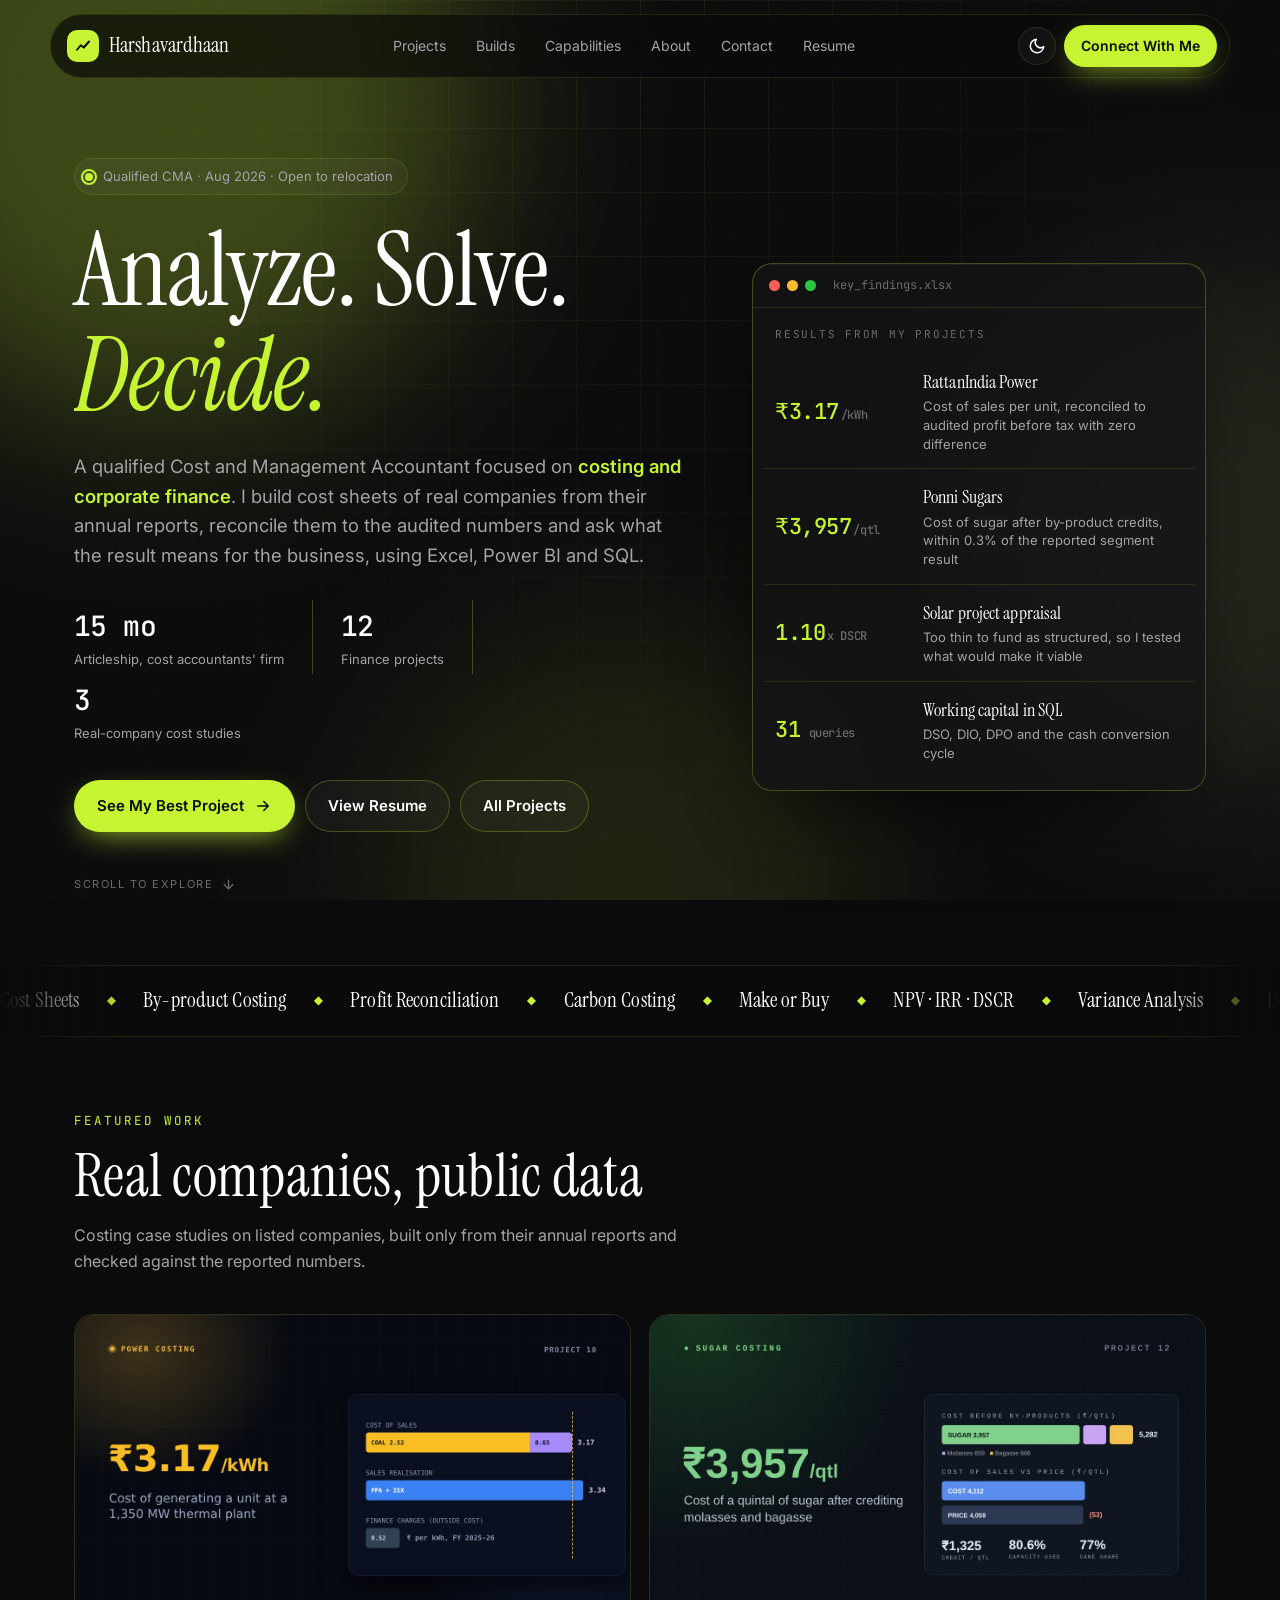
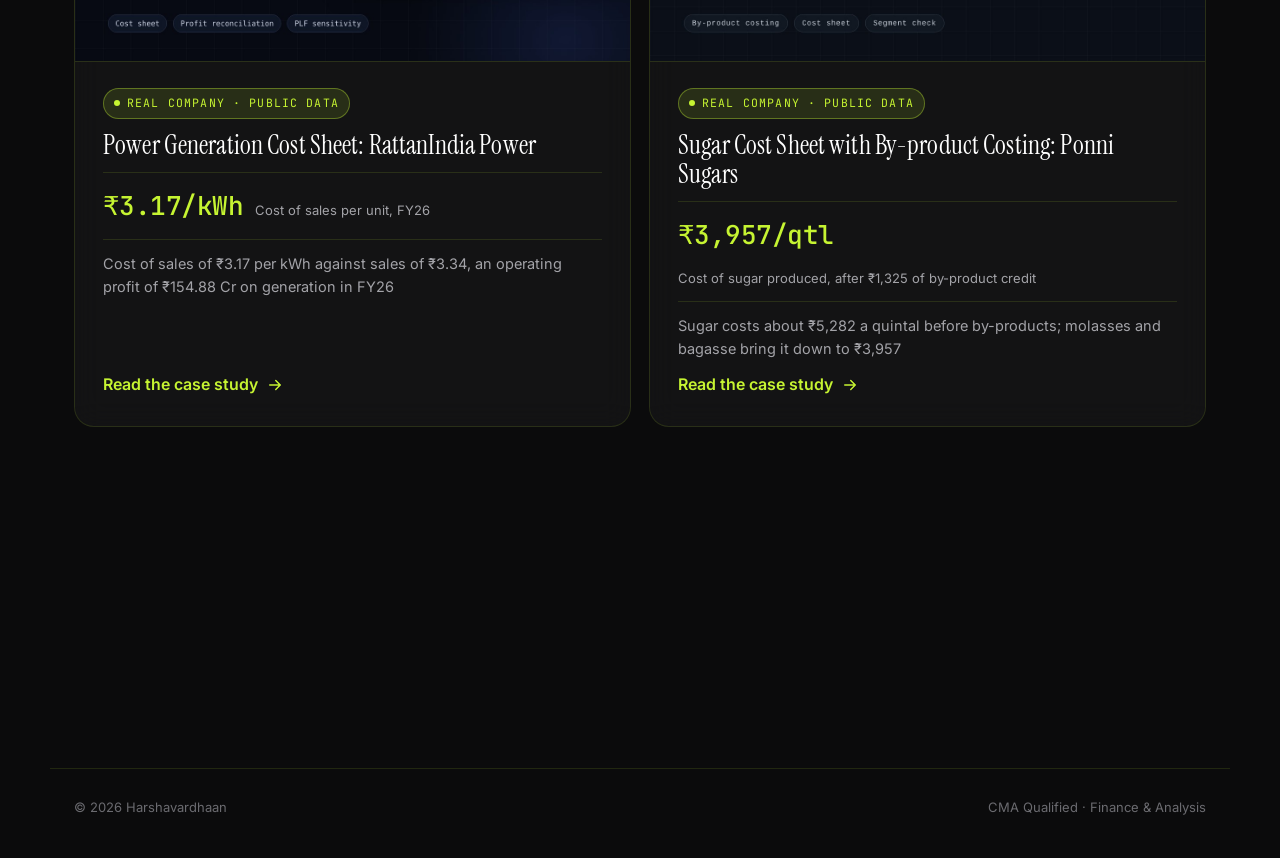
==== index.html @ 36ab12f4 "Midnight Black + Lime theme with Instrument Serif headings Co-Authored-By: Claude Opus 5.5 <noreply@" ====
<!doctype html>
<html lang="en">
<head>
  <meta charset="utf-8" />
  <meta name="viewport" content="width=device-width, initial-scale=1" />
  <title>Harshavardhaan | Finance &amp; Analysis Portfolio</title>
  <meta name="description" content="Portfolio of Harshavardhaan, a qualified CMA focused on costing and corporate finance: cost sheets of listed companies from public annual reports, budgeting, project appraisal and valuation, with Excel, Power BI and SQL." />
  <meta name="theme-color" content="#0b0b0c" />
  <meta property="og:title" content="Harshavardhaan | Finance &amp; Analysis Portfolio" />
  <meta property="og:description" content="Twelve practical finance projects, led by real-company cost sheets built from public annual reports." />
  <meta property="og:type" content="website" />
  <link rel="icon" href="data:image/svg+xml,%3Csvg xmlns='http://www.w3.org/2000/svg' viewBox='0 0 64 64'%3E%3Crect width='64' height='64' rx='16' fill='%230b0b0c'/%3E%3Cpath d='M14 44 L26 30 L34 36 L50 18' stroke='%23c6f432' stroke-width='6' fill='none' stroke-linecap='round' stroke-linejoin='round'/%3E%3C/svg%3E" />
  <link rel="preconnect" href="https://fonts.googleapis.com" />
  <link rel="preconnect" href="https://fonts.gstatic.com" crossorigin />
  <link href="https://fonts.googleapis.com/css2?family=Instrument+Serif:ital@0;1&family=Inter:wght@400;500;600;700&family=JetBrains+Mono:wght@400;500&display=swap" rel="stylesheet" />
  <link rel="stylesheet" href="styles.css?v=14" />
  <script>
    try { const t = localStorage.getItem('theme'); if (t) document.documentElement.dataset.theme = t; } catch (e) {}
  </script>
</head>
<body>
  <noscript><p class="noscript">Please enable JavaScript to open project case studies, skill filters and image viewing.</p></noscript>

  <div class="bg" aria-hidden="true">
    <div class="orb orb-a"></div>
    <div class="orb orb-b"></div>
    <div class="orb orb-c"></div>
    <div class="grid-lines"></div>
    <div class="noise"></div>
  </div>
  <div class="cursor-glow" aria-hidden="true"></div>
  <div class="progress" aria-hidden="true"></div>

  <header class="nav" id="top">
    <a href="#" class="brand" aria-label="Home">
      <span class="brand-mark">
        <svg viewBox="0 0 24 24" aria-hidden="true"><path d="M4 17 L9 11 L13 14 L20 6" /></svg>
      </span>
      <span class="brand-text">Harshavardhaan</span>
    </a>
    <nav class="nav-links" aria-label="Primary">
      <a href="#projects">Projects</a>
      <a href="#builds">Builds</a>
      <a href="#capabilities">Capabilities</a>
      <a href="#about">About</a>
      <a href="#contact">Contact</a>
      <a href="#" data-resume>Resume</a>
    </nav>
    <div class="nav-actions">
      <button class="icon-btn" id="themeToggle" aria-label="Toggle colour theme">
        <svg class="i-sun" viewBox="0 0 24 24"><circle cx="12" cy="12" r="4"/><path d="M12 2v2M12 20v2M4.9 4.9l1.4 1.4M17.7 17.7l1.4 1.4M2 12h2M20 12h2M4.9 19.1l1.4-1.4M17.7 6.3l1.4-1.4"/></svg>
        <svg class="i-moon" viewBox="0 0 24 24"><path d="M21 12.8A9 9 0 1 1 11.2 3a7 7 0 0 0 9.8 9.8z"/></svg>
      </button>
      <a href="#contact" class="btn btn-sm btn-primary">Connect With Me</a>
      <button class="icon-btn menu-btn" id="menuBtn" aria-label="Open menu" aria-expanded="false">
        <svg viewBox="0 0 24 24"><path d="M4 7h16M4 12h16M4 17h16"/></svg>
      </button>
    </div>
  </header>

  <!-- ================= HOME ================= -->
  <main id="home">
    <section class="hero" data-page="home">
      <div class="hero-copy">
        <div class="pill reveal"><span class="dot"></span> Qualified CMA · Aug 2026 · Open to relocation</div>
        <h1 class="hero-title reveal">
          <span class="line">Analyze. Solve.</span>
          <span class="line"><em class="grad">Decide.</em></span>
        </h1>
        <p class="hero-sub reveal">
          A qualified Cost and Management Accountant focused on <strong>costing and corporate finance</strong>.
          I build cost sheets of real companies from their annual reports, reconcile them to the audited numbers and
          ask what the result means for the business, using Excel, Power BI and SQL.
        </p>
        <div class="hero-stats reveal">
          <div class="hstat"><strong class="mono"><span class="count" data-to="15">15</span> mo</strong><span>Articleship, cost accountants' firm</span></div>
          <div class="hstat"><strong class="mono"><span class="count" data-to="12">12</span></strong><span>Finance projects</span></div>
          <div class="hstat"><strong class="mono"><span class="count" data-to="3">3</span></strong><span>Real-company cost studies</span></div>
        </div>
        <div class="hero-cta reveal">
          <a href="#/project/rattanindia-power-cost-sheet/v1" class="btn btn-primary">
            See My Best Project
            <svg viewBox="0 0 24 24"><path d="M5 12h14M13 6l6 6-6 6"/></svg>
          </a>
          <a href="#" class="btn btn-ghost" data-resume>View Resume</a>
          <a href="#projects" class="btn btn-ghost">All Projects</a>
        </div>
        <a class="scroll-cue reveal" href="#explore" aria-label="Scroll to explore">
          Scroll to explore
          <svg viewBox="0 0 24 24"><path d="M12 5v14M5 12l7 7 7-7"/></svg>
        </a>
      </div>

      <aside class="hero-visual reveal">
        <div class="focus-panel tilt">
          <div class="term-bar">
            <span class="tdot r"></span><span class="tdot y"></span><span class="tdot g"></span>
            <span class="term-title">key_findings.xlsx</span>
          </div>
          <div class="panel-title mono">Results from my projects</div>
          <ol class="proof-list">
            <li><a href="#/project/rattanindia-power-cost-sheet/v1">
              <strong class="mono">₹3.17<small>/kWh</small></strong>
              <span><b>RattanIndia Power</b>Cost of sales per unit, reconciled to audited profit before tax with zero difference</span>
            </a></li>
            <li><a href="#/project/ponni-sugars-cost-sheet">
              <strong class="mono">₹3,957<small>/qtl</small></strong>
              <span><b>Ponni Sugars</b>Cost of sugar after by-product credits, within 0.3% of the reported segment result</span>
            </a></li>
            <li><a href="#/project/project-decision-analysis">
              <strong class="mono">1.10<small>x DSCR</small></strong>
              <span><b>Solar project appraisal</b>Too thin to fund as structured, so I tested what would make it viable</span>
            </a></li>
            <li><a href="#/project/sql-working-capital">
              <strong class="mono">31<small> queries</small></strong>
              <span><b>Working capital in SQL</b>DSO, DIO, DPO and the cash conversion cycle</span>
            </a></li>
          </ol>
        </div>
      </aside>
    </section>

    <div class="ticker" aria-hidden="true" data-page="home">
      <div class="ticker-track">
        <span>Cost Sheets</span><b>◆</b><span>By-product Costing</span><b>◆</b><span>Profit Reconciliation</span><b>◆</b><span>Carbon Costing</span><b>◆</b><span>Make or Buy</span><b>◆</b><span>NPV · IRR · DSCR</span><b>◆</b><span>Variance Analysis</span><b>◆</b><span>13-Week Cash Flow</span><b>◆</b><span>DCF Valuation</span><b>◆</b><span>Cash Conversion Cycle</span><b>◆</b>
        <span>Cost Sheets</span><b>◆</b><span>By-product Costing</span><b>◆</b><span>Profit Reconciliation</span><b>◆</b><span>Carbon Costing</span><b>◆</b><span>Make or Buy</span><b>◆</b><span>NPV · IRR · DSCR</span><b>◆</b><span>Variance Analysis</span><b>◆</b><span>13-Week Cash Flow</span><b>◆</b><span>DCF Valuation</span><b>◆</b><span>Cash Conversion Cycle</span><b>◆</b>
      </div>
    </div>

    <!-- HOME: EXPLORE -->
    <section class="section" id="explore" data-page="home">
      <div class="section-head reveal">
        <span class="eyebrow mono">Featured work</span>
        <h2>Real companies, public data</h2>
        <p class="muted section-sub">Costing case studies on listed companies, built only from their annual reports and checked against the reported numbers.</p>
      </div>
      <div id="homeFeatured"></div>
      <div class="explore-grid" id="exploreGrid"></div>
    </section>

    <!-- PROJECTS -->
    <section class="section" id="projects" data-page="projects">
      <div class="section-head reveal">
        <span class="eyebrow mono">Selected Work</span>
        <h2>All Projects</h2>
        <p class="muted section-sub">Twelve projects across costing, planning, valuation and analytics. Cards marked <span class="rc-inline">Real company</span> use a company's public data; the rest are practice cases. Each card opens the full case study with every screenshot and report.</p>
      </div>
      <div class="project-grid" id="projectGrid"></div>
    </section>

    <!-- BUILDS -->
    <section class="section" id="builds" data-page="builds">
      <div class="section-head reveal">
        <span class="eyebrow mono">Beyond Finance</span>
        <h2>Builds</h2>
        <p class="muted section-sub">Experiments I've built to learn, using Python, AI tools and low-code/no-code "vibe coding". They're not polished and I'm not proficient yet. This is just how I like to pick up something new.</p>
      </div>
      <div class="builds-grid" id="buildsGrid"></div>
    </section>

    <!-- CAPABILITIES -->
    <section class="section" id="capabilities" data-page="capabilities">
      <div class="section-head reveal">
        <span class="eyebrow mono">Skills &amp; Capabilities</span>
        <h2>What I Work With</h2>
        <p class="muted section-sub">A practical mix of costing, finance and technical skills from my articleship, CMA coursework and hands-on projects.</p>
      </div>
      <div class="skill-tabs reveal" role="tablist" aria-label="Skill categories">
        <button class="filter active" type="button" role="tab" aria-selected="true" data-filter="key">Key Skills</button>
        <button class="filter" type="button" role="tab" aria-selected="false" data-filter="finance">Finance</button>
        <button class="filter" type="button" role="tab" aria-selected="false" data-filter="technical">Technical</button>
        <button class="filter" type="button" role="tab" aria-selected="false" data-filter="other">Other Skills</button>
      </div>
      <div class="skill-grid" id="skillGrid">
        <article class="skill-card card" data-category="finance" data-key="true"><div class="skill-icon mono">AF</div><strong>Accounts Finalisation</strong><span>Financial statements for 20+ clients in Tally</span></article>
        <article class="skill-card card" data-category="finance" data-key="true"><div class="skill-icon mono">FS</div><strong>Financial Statement Analysis</strong><span>Analysis of financial performance</span></article>
        <article class="skill-card card" data-category="finance" data-key="true"><div class="skill-icon mono">BF</div><strong>Budgeting &amp; Forecasting</strong><span>Planning and forward-looking analysis</span></article>
        <article class="skill-card card" data-category="finance" data-key="true"><div class="skill-icon mono">VA</div><strong>Variance Analysis</strong><span>Budget vs actual analysis</span></article>
        <article class="skill-card card" data-category="finance" data-key="true"><div class="skill-icon mono">FM</div><strong>Financial Modelling</strong><span>Forecasting, valuation and scenarios</span></article>
        <article class="skill-card card" data-category="finance" data-key="true"><div class="skill-icon mono">CS</div><strong>Cost Sheets &amp; Costing</strong><span>Cost sheets, by-product and standard costing, cost audit support (CRA-2, CRA-4)</span></article>
        <article class="skill-card card" data-category="finance" data-key="true"><div class="skill-icon mono">PA</div><strong>Project Appraisal</strong><span>NPV, IRR, DSCR and make-or-buy decisions</span></article>
        <article class="skill-card card" data-category="other" data-key="false"><div class="skill-icon mono">TX</div><strong>Taxation</strong><span>Tax preparation and compliance support</span></article>
        <article class="skill-card card" data-category="other" data-key="false"><div class="skill-icon mono">AU</div><strong>Audit</strong><span>Audit and compliance support</span></article>
        <article class="skill-card card" data-category="technical" data-key="true"><div class="skill-icon mono">XL</div><strong>Microsoft Excel</strong><span>Financial analysis and modelling</span></article>
        <article class="skill-card card" data-category="technical" data-key="true"><div class="skill-icon mono">SQL</div><strong>SQL</strong><span>Financial and business data analysis</span></article>
        <article class="skill-card card" data-category="technical" data-key="true"><div class="skill-icon mono">BI</div><strong>Power BI</strong><span>Interactive dashboards and reporting</span></article>
        <article class="skill-card card" data-category="technical" data-key="true"><div class="skill-icon mono">AI</div><strong>AI Assistants</strong><span>Research, data checks and drafting, always disclosed in my projects</span></article>
        <article class="skill-card card" data-category="technical" data-key="true"><div class="skill-icon mono">TP</div><strong>Tally Prime</strong><span>Accounting and financial records</span></article>
      </div>
      <p class="capability-note">Each skill is backed by my articleship work or one of the projects on this site.</p>
    </section>

    <!-- ABOUT -->
    <section class="section" id="about" data-page="about">
      <div class="about-grid">
        <div class="about-side reveal">
          <span class="eyebrow mono">About Me</span>
          <h2 class="about-title">A qualified CMA who likes finding out what things really cost, and what that means for the decision.</h2>
          <div class="badges">
            <span>CMA Qualified</span><span>B.Com</span><span>Excel</span><span>SQL</span><span>Power BI</span>
            <span>Financial Modelling</span><span>Basic AI Tools</span><span class="dashed">Learning: Python, ML &amp; Automation</span>
          </div>
        </div>
        <div class="about-copy reveal">
          <p>I am a Qualified Cost and Management Accountant (CMA, Aug 2026) with a B.Com from Coimbatore. I did my 15-month articleship at a cost accountants' firm, where I finalised accounts for 20+ clients, assisted on cost audits (CRA-2, CRA-4), visited production floors and prepared loan projections for bank borrowers.</p>
          <p>I learn best by doing, so alongside CMA Final I kept practising on case studies. I build cost sheets of listed companies from their annual reports and reconcile them to the reported numbers, and I work through budgeting, cash flow, project appraisal and valuation cases in Excel, Power BI and SQL.</p>
          <p>I use AI assistants for research, data checks and drafting, and every project page says what was mine and what was assisted. Projects built on a real company's public data are marked <span class="rc-inline">Real company</span>; the rest are practice cases.</p>

          <div class="learning card">
            <h3 class="mono">Currently Learning</h3>
            <ul>
              <li><strong>Advanced finance:</strong> building on my CMA foundation with deeper finance concepts, applied through hands-on portfolio projects</li>
              <li><strong>Python &amp; machine learning basics:</strong> Python fundamentals and everyday scripting, with ML explored through simple credit-risk scoring ideas ("Finsta QuickLoans" and "Debtor Intelligence" in Builds)</li>
              <li><strong>AI-based finance micro SaaS:</strong> exploring small, focused AI tools that solve specific finance and costing problems</li>
              <li><strong>AI automation &amp; agentic tools:</strong> using AI to research, structure workflows and speed up repetitive tasks</li>
              <li><strong>Low-code / no-code app building ("vibe coding"):</strong> small working experiments on platforms like Google AI Studio, without deep coding expertise yet</li>
            </ul>
            <p class="learning-note">All of this is early-stage and self-taught. I'm not proficient yet; I'm building the habit of learning by doing. The actual experiments are in the <a href="#builds">Builds section</a>.</p>
          </div>

          <p>I am looking for a role in <strong>costing or corporate finance</strong>, where analysis feeds real business decisions. I am open to relocating within India or abroad.</p>
        </div>
      </div>

      <div class="exp-grid">
        <div class="exp card reveal">
          <span class="exp-date mono">Dec 2023 — Mar 2025</span>
          <h3>Article Assistant <span>· C.S. Hanumantha Rao &amp; Co., Cost Accountants</span></h3>
          <p>Finalised accounts for 20+ clients in dairy, engineering, jewellery and other businesses; assisted on cost audits (CRA-2, CRA-4); prepared CC statements and loan projections; handled 100+ income tax returns and GST work.</p>
        </div>
        <div class="exp card reveal">
          <span class="exp-date mono">Jun 2025 — Present</span>
          <h3>Professional Development Break</h3>
          <p>Cleared CMA Final (Aug 2026), built the case studies on this site, and e-filed income tax returns for 17 clients as a freelancer with TaxBuddy in the 2025 season.</p>
        </div>
        <div class="exp card reveal">
          <span class="exp-date mono">Education</span>
          <h3>CMA <span>· ICMAI</span></h3>
          <p>Qualified Cost and Management Accountant, Aug 2026. Foundation and Intermediate cleared in first attempt. B.Com, Kumaraguru College of Liberal Arts and Science, Coimbatore (7.4 CGPA).</p>
        </div>
      </div>
    </section>

    <!-- VISION -->
    <section class="section" id="vision" data-page="about">
      <div class="section-head reveal">
        <span class="eyebrow mono">Goal &amp; Vision</span>
        <h2>Where I'm headed</h2>
      </div>

      <blockquote class="vision-quote card reveal">
        <span class="vq-mark" aria-hidden="true">&ldquo;</span>
        <p>To be the finance professional who turns numbers into decisions, pairing a CMA's grounding in cost and control with the modelling, analytics and automation that modern finance teams run on.</p>
        <cite class="mono">My vision</cite>
      </blockquote>

      <div class="horizons">
        <article class="horizon card reveal">
          <span class="hz-step mono">01 · Now</span>
          <h3>Start in corporate finance</h3>
          <p>Join a costing or corporate finance team and own the core work well: product costs, budgets, variance analysis and the numbers behind decisions.</p>
        </article>
        <article class="horizon card reveal">
          <span class="hz-step mono">02 · Next</span>
          <h3>Become a business partner</h3>
          <p>Build the models and dashboards that leaders actually use to decide, and automate repetitive reporting with Excel, SQL, Power BI and Python so the team spends its time on analysis.</p>
        </article>
        <article class="horizon card reveal">
          <span class="hz-step mono">03 · Long term</span>
          <h3>Lead strategic finance</h3>
          <p>Grow into a finance leadership role that shapes capital allocation, profitability and long-term planning, with sound judgement and clear numbers behind every decision.</p>
        </article>
      </div>

      <div class="principles reveal">
        <div><strong>Analytical rigor</strong><span>Every number traceable, every assumption tested.</span></div>
        <div><strong>Decisions over reports</strong><span>Analysis is only useful if it changes what someone does next.</span></div>
        <div><strong>Industry 4.0-ready</strong><span>Using AI and automation to make finance faster and more reliable.</span></div>
        <div><strong>Always learning</strong><span>Picking up new tools by building with them, as the Builds section shows.</span></div>
      </div>
    </section>

    <!-- CONTACT -->
    <section class="section contact" id="contact" data-page="contact">
      <div class="section-head center reveal">
        <span class="eyebrow mono">Contact</span>
        <h2>Let's <em class="grad">Connect</em></h2>
        <p class="muted section-sub">For opportunities, project discussions or professional enquiries, feel free to reach out.</p>
      </div>
      <div class="contact-panel card reveal">
        <div class="contact-email">
          <div>
            <div class="label mono">Email</div>
            <div class="address">harshavardhaan.c21@gmail.com</div>
          </div>
          <div class="email-btns">
            <button class="btn btn-ghost btn-sm copy-email" data-email="harshavardhaan.c21@gmail.com">Copy</button>
            <a class="btn btn-primary btn-sm" href="mailto:harshavardhaan.c21@gmail.com">Email Me</a>
          </div>
        </div>
        <div class="contact-actions">
          <a class="contact-action" href="https://mail.google.com/mail/?view=cm&amp;fs=1&amp;to=harshavardhaan.c21@gmail.com" target="_blank" rel="noopener noreferrer"><div><strong>Gmail</strong><small>Open Gmail compose</small></div><span class="arrow">→</span></a>
          <a class="contact-action" href="https://outlook.office.com/mail/deeplink/compose?to=harshavardhaan.c21@gmail.com" target="_blank" rel="noopener noreferrer"><div><strong>Outlook</strong><small>Open Outlook compose</small></div><span class="arrow">→</span></a>
          <a class="contact-action" href="https://www.linkedin.com/in/harshavardhaan-c-199102291/" target="_blank" rel="noopener noreferrer"><div><strong>LinkedIn</strong><small>Connect professionally</small></div><span class="arrow">→</span></a>
          <a class="contact-action" href="https://github.com/harshavardhaan-finance" target="_blank" rel="noopener noreferrer"><div><strong>GitHub</strong><small>View my projects</small></div><span class="arrow">→</span></a>
        </div>
      </div>
    </section>
  </main>

  <!-- ================= CASE STUDY VIEW ================= -->
  <main id="caseView" class="case-view" hidden></main>

  <footer class="footer">
    <span>© <span id="year"></span> Harshavardhaan</span>
    <span>CMA Qualified · Finance &amp; Analysis</span>
  </footer>

  <!-- Lightbox -->
  <div id="lightbox" class="lightbox" role="dialog" aria-modal="true" aria-label="Image viewer" hidden>
    <button class="lb-btn lb-close" type="button" aria-label="Close">×</button>
    <button class="lb-btn lb-prev" type="button" aria-label="Previous image">‹</button>
    <img id="lbImg" alt="" />
    <button class="lb-btn lb-next" type="button" aria-label="Next image">›</button>
    <div id="lbCap" class="lb-cap mono"></div>
  </div>

  <!-- Resume modal -->
  <div id="resumePanel" class="modal" role="dialog" aria-modal="true" aria-label="Resume" hidden>
    <div class="modal-box">
      <div class="modal-bar">
        <span class="mono">Harshavardhaan_Resume.pdf</span>
        <div>
          <a class="btn btn-ghost btn-sm" href="assets/resume/Harshavardhaan_Resume.pdf?v=17" target="_blank" rel="noopener">Open ↗</a>
          <a class="btn btn-primary btn-sm" href="assets/resume/Harshavardhaan_Resume.pdf?v=17" download>Download</a>
          <button class="icon-btn modal-close" type="button" aria-label="Close">×</button>
        </div>
      </div>
      <iframe data-src="assets/resume/Harshavardhaan_Resume.pdf?v=17" title="Harshavardhaan Resume"></iframe>
    </div>
  </div>

  <script src="projects.js?v=18"></script>
  <script src="builds.js?v=11"></script>
  <script src="script.js?v=15" defer></script>
</body>
</html>
---- styles.css ----
/* ============ Tokens ============ */
:root {
  /* Midnight Black + Lime: #0B0B0C, #FFFFFF, #C6F432 */
  --bg: #0b0b0c;
  --bg-2: #141416;
  --surface: rgba(255, 255, 255, 0.035);
  --surface-2: rgba(255, 255, 255, 0.06);
  --border: rgba(198, 244, 50, 0.12);
  --border-strong: rgba(198, 244, 50, 0.26);
  --text: #ffffff;
  --text-2: #a3a3a8;
  --text-3: #6b6b70;
  --accent: #c6f432;
  --accent-soft: #c6f432;
  --accent-ink: #0b0b0c;
  --accent-2: #e8ff9e;
  --accent-3: #c6f432;
  --orb-a: rgba(198, 244, 50, 0.26);
  --orb-b: rgba(232, 255, 158, 0.10);
  --orb-c: rgba(198, 244, 50, 0.10);
  --shadow: 0 30px 80px -30px rgba(0, 0, 0, 0.8);
  --radius: 20px;
  --maxw: 1180px;
  --font-display: "Instrument Serif", Georgia, serif;
  --font-body: "Inter", system-ui, sans-serif;
  --font-mono: "JetBrains Mono", ui-monospace, monospace;
  color-scheme: dark;
}

:root[data-theme="light"] {
  --bg: #ffffff;
  --bg-2: #ffffff;
  --surface: rgba(255, 255, 255, 0.8);
  --surface-2: rgba(11, 11, 12, 0.04);
  --border: rgba(11, 11, 12, 0.10);
  --border-strong: rgba(11, 11, 12, 0.20);
  --text: #0b0b0c;
  --text-2: #4a4a50;
  --text-3: #85858c;
  --accent: #c6f432;
  --accent-soft: #3f5a00;
  --accent-ink: #0b0b0c;
  --accent-2: #3f5a00;
  --accent-3: #4e7000;
  --orb-a: rgba(198, 244, 50, 0.30);
  --orb-b: rgba(198, 244, 50, 0.12);
  --orb-c: rgba(198, 244, 50, 0.10);
  --shadow: 0 30px 70px -35px rgba(20, 30, 60, 0.3);
  color-scheme: light;
}

/* ============ Base ============ */
*, *::before, *::after { box-sizing: border-box; }
html { scroll-behavior: smooth; -webkit-text-size-adjust: 100%; }
body {
  margin: 0; background: var(--bg); color: var(--text);
  font-family: var(--font-body); font-size: 16px; line-height: 1.6;
  -webkit-font-smoothing: antialiased; overflow-x: hidden;
  transition: background 0.4s ease, color 0.4s ease;
}
body.locked { overflow: hidden; }
a { color: inherit; text-decoration: none; }
h1, h2, h3 { font-family: var(--font-display); letter-spacing: -0.02em; margin: 0; line-height: 1.1; }
p { margin: 0; }
button { font: inherit; }
[hidden] { display: none !important; }
svg { width: 1em; height: 1em; fill: none; stroke: currentColor; stroke-width: 2; stroke-linecap: round; stroke-linejoin: round; }
.mono { font-family: var(--font-mono); }
.muted { color: var(--text-2); }
::selection { background: var(--accent); color: var(--accent-ink); }
:focus-visible { outline: 2px solid var(--accent); outline-offset: 3px; border-radius: 6px; }
.noscript { text-align: center; padding: 12px; background: var(--surface-2); margin: 0; }

/* ============ Background ============ */
.bg { position: fixed; inset: 0; z-index: -1; overflow: hidden; pointer-events: none; }
.orb { position: absolute; border-radius: 50%; filter: blur(90px); animation: drift 22s ease-in-out infinite alternate; }
.orb-a { width: 640px; height: 640px; background: var(--orb-a); top: -220px; left: -160px; }
.orb-b { width: 520px; height: 520px; background: var(--orb-b); top: 30%; right: -200px; animation-duration: 28s; }
.orb-c { width: 480px; height: 480px; background: var(--orb-c); bottom: -220px; left: 30%; animation-duration: 34s; }
@keyframes drift {
  0% { transform: translate(0, 0) scale(1); }
  50% { transform: translate(60px, 40px) scale(1.1); }
  100% { transform: translate(-40px, 80px) scale(0.95); }
}
.grid-lines {
  position: absolute; inset: 0;
  background-image: linear-gradient(var(--border) 1px, transparent 1px), linear-gradient(90deg, var(--border) 1px, transparent 1px);
  background-size: 64px 64px;
  mask-image: radial-gradient(ellipse at 50% 0%, #000 0%, transparent 70%);
  -webkit-mask-image: radial-gradient(ellipse at 50% 0%, #000 0%, transparent 70%);
  opacity: 0.6;
}
.noise {
  position: absolute; inset: -50%;
  background-image: url("data:image/svg+xml,%3Csvg xmlns='http://www.w3.org/2000/svg' width='160' height='160'%3E%3Cfilter id='n'%3E%3CfeTurbulence type='fractalNoise' baseFrequency='.9' numOctaves='2' stitchTiles='stitch'/%3E%3C/filter%3E%3Crect width='100%25' height='100%25' filter='url(%23n)' opacity='.5'/%3E%3C/svg%3E");
  opacity: 0.05;
}
.cursor-glow {
  position: fixed; width: 480px; height: 480px; border-radius: 50%;
  background: radial-gradient(circle, color-mix(in srgb, var(--accent) 12%, transparent), transparent 65%);
  pointer-events: none; z-index: 0; transform: translate(-50%, -50%);
  left: var(--mx, -999px); top: var(--my, -999px); mix-blend-mode: screen;
}
:root[data-theme="light"] .cursor-glow { mix-blend-mode: multiply; }
.progress {
  position: fixed; top: 0; left: 0; height: 2px; z-index: 100;
  width: calc(var(--scroll, 0) * 100%);
  background: linear-gradient(90deg, var(--accent-2), var(--accent), var(--accent-3));
}

/* ============ Nav ============ */
.nav {
  position: sticky; top: 14px; z-index: 50;
  display: flex; align-items: center; justify-content: space-between; gap: 16px;
  max-width: var(--maxw); margin: 14px auto 0; padding: 10px 12px 10px 16px;
  border: 1px solid var(--border); border-radius: 999px;
  background: color-mix(in srgb, var(--bg) 70%, transparent);
  backdrop-filter: blur(18px) saturate(1.4); -webkit-backdrop-filter: blur(18px) saturate(1.4);
  width: calc(100% - 32px);
}
.brand { display: flex; align-items: center; gap: 10px; font-family: var(--font-display); font-weight: 700; font-size: 17px; }
.brand-mark { display: grid; place-items: center; width: 32px; height: 32px; border-radius: 10px; background: var(--accent); color: var(--accent-ink); }
.brand-mark svg { width: 18px; height: 18px; stroke-width: 2.6; }
.nav-links { display: flex; gap: 2px; }
.nav-links a { padding: 8px 14px; border-radius: 999px; font-size: 14px; color: var(--text-2); transition: color 0.2s, background 0.2s; }
.nav-links a:hover, .nav-links a.active { color: var(--text); background: var(--surface-2); }
.nav-actions { display: flex; align-items: center; gap: 8px; }
.icon-btn {
  display: grid; place-items: center; width: 38px; height: 38px; border-radius: 50%;
  border: 1px solid var(--border); background: var(--surface); color: var(--text); cursor: pointer;
  transition: border-color 0.2s, transform 0.2s; font-size: 22px; line-height: 1;
}
.icon-btn:hover { border-color: var(--border-strong); }
.icon-btn svg { width: 18px; height: 18px; }
.i-sun { display: none; }
:root[data-theme="light"] .i-sun { display: block; }
:root[data-theme="light"] .i-moon { display: none; }
.menu-btn { display: none; }

/* ============ Buttons ============ */
.btn {
  display: inline-flex; align-items: center; justify-content: center; gap: 10px;
  padding: 13px 22px; border-radius: 999px; font-weight: 600; font-size: 15px;
  border: 1px solid transparent; cursor: pointer; font-family: var(--font-body); white-space: nowrap;
  transition: transform 0.25s cubic-bezier(.2,.8,.2,1), box-shadow 0.25s, background 0.25s, border-color 0.25s;
}
.btn svg { width: 18px; height: 18px; transition: transform 0.25s; }
.btn:hover svg { transform: translateX(3px); }
.btn-primary { background: var(--accent); color: var(--accent-ink); box-shadow: 0 10px 30px -10px color-mix(in srgb, var(--accent) 80%, transparent); }
.btn-primary:hover { box-shadow: 0 16px 40px -10px color-mix(in srgb, var(--accent) 100%, transparent); }
.btn-ghost { background: var(--surface); border-color: var(--border-strong); color: var(--text); backdrop-filter: blur(10px); }
.btn-ghost:hover { background: var(--surface-2); }
.btn-sm { padding: 9px 16px; font-size: 14px; }

/* ============ Layout ============ */
main { position: relative; z-index: 1; }
.section { max-width: var(--maxw); margin: 0 auto; padding: 110px 24px 0; scroll-margin-top: 70px; }
.section-head { margin-bottom: 40px; }
.section-head.center { text-align: center; }
.section-head.center .section-sub { margin-inline: auto; }
.section-head h2 { font-size: clamp(34px, 5vw, 56px); font-weight: 600; margin-top: 12px; letter-spacing: -0.035em; }
.section-sub { margin-top: 14px; max-width: 640px; }
.eyebrow { font-size: 12.5px; color: var(--accent-soft); letter-spacing: 0.1em; text-transform: uppercase; }

.card {
  position: relative; border: 1px solid var(--border); border-radius: var(--radius);
  background: var(--surface); backdrop-filter: blur(14px); -webkit-backdrop-filter: blur(14px);
  transition: border-color 0.3s, transform 0.4s cubic-bezier(.2,.8,.2,1), background 0.3s, box-shadow 0.3s;
  overflow: hidden;
}
.card::before {
  content: ""; position: absolute; inset: 0; border-radius: inherit; pointer-events: none; z-index: 1;
  background: radial-gradient(420px circle at var(--cx, 50%) var(--cy, 50%), color-mix(in srgb, var(--accent) 12%, transparent), transparent 45%);
  opacity: 0; transition: opacity 0.3s;
}
.card:hover { border-color: var(--border-strong); }
.card:hover::before { opacity: 1; }

/* ============ Hero ============ */
.hero {
  max-width: var(--maxw); margin: 0 auto; padding: 80px 24px 70px;
  display: grid; grid-template-columns: 1.15fr 0.85fr; gap: 64px; align-items: center;
  min-height: calc(100vh - 80px);
}
.pill {
  display: inline-flex; align-items: center; gap: 10px;
  padding: 7px 14px 7px 10px; border-radius: 999px; font-size: 13px; color: var(--text-2);
  border: 1px solid var(--border); background: var(--surface);
}
.dot { width: 8px; height: 8px; border-radius: 50%; background: var(--accent); position: relative; }
.dot::after { content: ""; position: absolute; inset: -4px; border-radius: 50%; border: 2px solid var(--accent); animation: ping 2s infinite; }
@keyframes ping { 0% { transform: scale(0.6); opacity: 1; } 100% { transform: scale(1.8); opacity: 0; } }
.hero-title { font-size: clamp(48px, 7vw, 96px); font-weight: 600; margin: 24px 0 24px; letter-spacing: -0.05em; line-height: 0.98; }
.hero-title .line { display: block; }
.grad {
  font-style: normal;
  background: linear-gradient(100deg, var(--accent) 0%, var(--accent-3) 50%, var(--accent-2) 100%);
  -webkit-background-clip: text; background-clip: text; color: transparent;
  background-size: 200% 100%; animation: sheen 8s ease-in-out infinite alternate;
}
@keyframes sheen { to { background-position: 100% 0; } }
.hero-sub { font-size: clamp(16px, 1.5vw, 18.5px); color: var(--text-2); max-width: 620px; }
.hero-stats { display: flex; flex-wrap: wrap; gap: 0; margin-top: 30px; }
.hstat { padding: 4px 28px 4px 0; margin-right: 28px; border-right: 1px solid var(--border-strong); }
.hstat:last-child { border-right: 0; margin-right: 0; }
.hstat strong { display: block; font-size: 28px; font-weight: 500; letter-spacing: -0.02em; }
.hstat > span { display: block; font-size: 13px; color: var(--text-2); }
.hero-cta { display: flex; flex-wrap: wrap; gap: 10px; margin-top: 32px; }
.scroll-cue { display: inline-flex; align-items: center; gap: 8px; margin-top: 44px; color: var(--text-3); font-size: 11px; letter-spacing: 0.14em; text-transform: uppercase; }
.scroll-cue svg { width: 15px; height: 15px; animation: bounce 1.8s ease-in-out infinite; }
@keyframes bounce { 50% { transform: translateY(5px); } }

.hero-visual { perspective: 1200px; }
.focus-panel {
  border: 1px solid var(--border-strong); border-radius: 20px; overflow: hidden;
  background: color-mix(in srgb, var(--bg-2) 80%, transparent);
  backdrop-filter: blur(20px); -webkit-backdrop-filter: blur(20px);
  box-shadow: var(--shadow), inset 0 1px 0 rgba(255,255,255,0.06);
  transform-style: preserve-3d; transition: transform 0.2s ease-out;
}
.term-bar { display: flex; align-items: center; gap: 7px; padding: 12px 16px; border-bottom: 1px solid var(--border); }
.tdot { width: 11px; height: 11px; border-radius: 50%; }
.tdot.r { background: #ff5f57; } .tdot.y { background: #febc2e; } .tdot.g { background: #28c840; }
.term-title { margin-left: 10px; font-family: var(--font-mono); font-size: 12px; color: var(--text-3); }
.focus-chart { padding: 16px 18px 0; }
.focus-chart svg { width: 100%; height: 90px; display: block; overflow: visible; }
.chart-line { stroke: var(--accent); stroke-width: 2.5; fill: none; vector-effect: non-scaling-stroke; }
.chart-dot { fill: var(--accent); stroke: var(--bg-2); stroke-width: 2; }
.panel-title { font-size: 11px; color: var(--text-3); letter-spacing: 0.12em; text-transform: uppercase; padding: 18px 22px 6px; }
.focus-list { list-style: none; margin: 0; padding: 0 10px 12px; }
.focus-list li {
  display: flex; align-items: center; gap: 14px; padding: 13px 12px; border-radius: 12px;
  font-weight: 600; font-size: 15.5px; border-bottom: 1px solid var(--border);
  transition: background 0.2s, padding 0.25s;
}
.focus-list li:last-child { border-bottom: 0; }
.focus-list li:hover { background: var(--surface-2); padding-left: 18px; }
.fi { font-size: 11px; color: var(--accent-soft); font-weight: 500; }

/* ============ Ticker ============ */
.ticker {
  overflow: hidden; border-block: 1px solid var(--border); padding: 18px 0;
  background: color-mix(in srgb, var(--bg) 60%, transparent);
  mask-image: linear-gradient(90deg, transparent, #000 10%, #000 90%, transparent);
  -webkit-mask-image: linear-gradient(90deg, transparent, #000 10%, #000 90%, transparent);
}
.ticker-track { display: flex; gap: 28px; width: max-content; animation: marquee 50s linear infinite; font-family: var(--font-display); font-size: 21px; font-weight: 500; white-space: nowrap; }
.ticker-track b { color: var(--accent); font-size: 11px; align-self: center; }
.ticker:hover .ticker-track { animation-play-state: paused; }
@keyframes marquee { to { transform: translateX(-50%); } }

/* ============ Projects ============ */
.project-grid { display: grid; grid-template-columns: repeat(3, 1fr); gap: 18px; }
.proj { display: flex; flex-direction: column; text-align: left; padding: 0; color: inherit; font: inherit; }
.proj-main { display: flex; flex-direction: column; flex: 1; position: relative; z-index: 2; }
.proj:hover { transform: translateY(-5px); box-shadow: 0 24px 50px -24px color-mix(in srgb, var(--accent) 45%, transparent); }
.proj-thumb { position: relative; aspect-ratio: 16 / 10; overflow: hidden; border-bottom: 1px solid var(--border); background: var(--bg-2); }
.proj-thumb img { width: 100%; height: 100%; object-fit: cover; object-position: top left; display: block; transition: transform 0.6s cubic-bezier(.2,.8,.2,1); }
.proj:hover .proj-thumb img { transform: scale(1.05); }
.proj-num {
  position: absolute; bottom: 12px; left: 12px; font-family: var(--font-mono); font-size: 11px;
  padding: 4px 9px; border-radius: 999px; color: #fff; background: rgba(7, 11, 20, 0.7); backdrop-filter: blur(8px);
  border: 1px solid rgba(255,255,255,0.15);
}
.proj-count {
  position: absolute; bottom: 12px; right: 12px; font-family: var(--font-mono); font-size: 11px;
  padding: 4px 9px; border-radius: 999px; color: #fff; background: rgba(7, 11, 20, 0.7); backdrop-filter: blur(8px);
}
.proj-body { padding: 20px 22px 22px; display: flex; flex-direction: column; gap: 10px; flex: 1; }
.proj-kicker { font-size: 11px; color: var(--accent-soft); font-family: var(--font-mono); letter-spacing: 0.02em; }
.proj h3 { font-size: 19px; font-weight: 600; line-height: 1.25; }
.proj p { color: var(--text-2); font-size: 14px; display: -webkit-box; -webkit-line-clamp: 3; -webkit-box-orient: vertical; overflow: hidden; }
.proj-link { margin-top: auto; padding-top: 6px; font-size: 14px; font-weight: 600; color: var(--accent-soft); display: inline-flex; align-items: center; gap: 6px; }
.proj-link svg { width: 16px; height: 16px; transition: transform 0.25s; }
.proj-main:hover .proj-link svg { transform: translateX(4px); }
.proj-live {
  position: relative; z-index: 2; display: flex; align-items: center; gap: 12px; margin: 0 14px 14px; padding: 8px 12px 8px 8px;
  border-radius: 14px; border: 1px solid var(--border); background: var(--surface-2); transition: border-color 0.2s, background 0.2s;
}
.proj-live:hover { border-color: var(--accent); background: color-mix(in srgb, var(--accent) 10%, transparent); }
.proj-live > span:not(.live-ico) { display: flex; flex-direction: column; min-width: 0; flex: 1; }
.proj-live small { font-size: 10.5px; color: var(--accent-3); text-transform: uppercase; letter-spacing: 0.08em; display: inline-flex; align-items: center; gap: 6px; }
.proj-live small i, .live-badge i { width: 6px; height: 6px; border-radius: 50%; background: var(--accent-3); box-shadow: 0 0 0 3px color-mix(in srgb, var(--accent-3) 25%, transparent); }
.proj-live strong { font-size: 13.5px; font-weight: 600; white-space: nowrap; overflow: hidden; text-overflow: ellipsis; }
.proj-live b { color: var(--accent-soft); font-size: 16px; transition: transform 0.2s; }
.proj-live:hover b { transform: translate(2px, -2px); }

/* ============ Builds ============ */
.builds-grid { display: grid; grid-template-columns: repeat(3, 1fr); gap: 16px; }
.skill-icon {
  width: 40px; height: 40px; display: grid; place-items: center; border-radius: 11px; font-size: 12px; font-weight: 500;
  background: color-mix(in srgb, var(--accent) 14%, transparent); color: var(--accent-soft);
  border: 1px solid color-mix(in srgb, var(--accent) 28%, transparent);
}

/* Builds */
.build { display: flex; flex-direction: column; }
.build:hover { transform: translateY(-5px); box-shadow: 0 24px 50px -24px color-mix(in srgb, var(--accent) 45%, transparent); }
.build-main { display: flex; flex-direction: column; flex: 1; position: relative; z-index: 2; }
.build-cover { position: relative; aspect-ratio: 16 / 10; overflow: hidden; border-bottom: 1px solid var(--border); background: var(--bg-2); }
.build-cover img { width: 100%; height: 100%; object-fit: cover; object-position: top left; display: block; transition: transform 0.6s cubic-bezier(.2,.8,.2,1); }
.build:hover .build-cover img { transform: scale(1.05); }
.cover-tag {
  position: absolute; top: 12px; right: 12px; z-index: 1; font-size: 10.5px; letter-spacing: 0.08em; text-transform: uppercase;
  padding: 4px 9px; border-radius: 999px; color: #dfe6f3; background: rgba(7, 11, 20, 0.72); border: 1px solid rgba(255,255,255,0.15); backdrop-filter: blur(8px);
  display: inline-flex; align-items: center; gap: 6px;
}
.cover-tag.live { color: #7ff0de; }
.cover-tag.live i { width: 6px; height: 6px; border-radius: 50%; background: #c6f432; }
.build-body { padding: 20px 22px 8px; display: flex; flex-direction: column; gap: 10px; flex: 1; }
.build-body h3 { font-size: 19px; font-weight: 600; line-height: 1.25; }
.build-body p { color: var(--text-2); font-size: 14px; }
.build-tools { display: flex; flex-wrap: wrap; gap: 6px; margin-top: 2px; }
.build-tools span { font-size: 11.5px; font-family: var(--font-mono); padding: 4px 9px; border-radius: 999px; border: 1px solid var(--border); color: var(--text-2); background: var(--surface-2); }
.build-actions { position: relative; z-index: 2; display: flex; align-items: center; justify-content: space-between; gap: 10px; padding: 12px 22px 20px; flex-wrap: wrap; }
.build-more { font-size: 14px; font-weight: 600; color: var(--accent-soft); display: inline-flex; align-items: center; gap: 6px; }
.build-more svg { width: 16px; height: 16px; transition: transform 0.25s; }
.build-more:hover svg { transform: translateX(4px); }
.build-stats { display: grid; grid-template-columns: repeat(auto-fit, minmax(160px, 1fr)); gap: 14px; margin-bottom: 44px; }
.build-stats .card { padding: 18px 20px; display: flex; flex-direction: column; gap: 4px; }
.build-stats strong { font-size: 24px; font-weight: 500; letter-spacing: -0.02em; }
.build-stats span { color: var(--text-2); font-size: 13px; }
.flow { list-style: none; padding: 0; margin: 0 0 44px; display: grid; grid-template-columns: repeat(auto-fit, minmax(180px, 1fr)); gap: 14px; counter-reset: none; }
.flow li { padding: 20px; display: flex; flex-direction: column; gap: 6px; }
.flow li > span { font-size: 12px; color: var(--accent-soft); }
.flow li strong { font-family: var(--font-display); font-size: 17px; font-weight: 600; }
.flow li p { color: var(--text-2); font-size: 14px; }
.live-shot .cover-tag { top: 14px; right: 14px; }
.live-ico { width: 40px; height: 40px; border-radius: 11px; flex: none; display: grid; place-items: center; color: var(--accent-3); background: color-mix(in srgb, var(--accent-3) 14%, transparent); border: 1px solid color-mix(in srgb, var(--accent-3) 30%, transparent); }
.live-ico svg { width: 18px; height: 18px; }

/* Build cards: whole card opens the detail page */
.build-main .build-actions { margin-top: auto; padding: 12px 22px 20px; display: flex; align-items: center; justify-content: space-between; gap: 10px; }
.build-host { font-size: 11.5px; color: var(--text-3); }
.build-cover .proj-peek { z-index: 2; }
.build-main:hover .proj-peek, .build-main:focus-visible .proj-peek { opacity: 1; }
.build-main:hover .build-more svg { transform: translateX(4px); }
/* Access panel on build pages */
.access { display: grid; grid-template-columns: 1fr auto; gap: 24px; align-items: center; padding: 30px 32px; margin-top: 44px; border-color: color-mix(in srgb, var(--accent) 45%, var(--border)); }
.access::after { content: ""; position: absolute; inset: auto -10% -70% 40%; height: 150%; z-index: -1; pointer-events: none; background: radial-gradient(ellipse at 70% 100%, color-mix(in srgb, var(--accent) 25%, transparent), transparent 60%); }
.access h2 { font-size: clamp(22px, 2.4vw, 28px); font-weight: 600; margin: 8px 0 10px; }
.access p { color: var(--text-2); font-size: 15px; max-width: 640px; }
.access-url { display: inline-block; margin-top: 14px; font-size: 12.5px; padding: 6px 12px; border-radius: 8px; background: var(--surface-2); border: 1px solid var(--border); color: var(--text-2); word-break: break-all; }
.access-actions { display: flex; flex-direction: column; gap: 10px; align-items: stretch; }
@media (max-width: 760px) { .access { grid-template-columns: 1fr; padding: 24px 22px; } .access-actions { flex-direction: row; flex-wrap: wrap; } }

/* ============ Skills ============ */
.skill-tabs { display: flex; flex-wrap: wrap; gap: 8px; margin-bottom: 22px; }
.filter {
  padding: 9px 18px; border-radius: 999px; border: 1px solid var(--border); background: var(--surface);
  color: var(--text-2); font: 500 14px var(--font-body); cursor: pointer; transition: all 0.2s;
}
.filter:hover { color: var(--text); border-color: var(--border-strong); }
.filter.active { background: var(--accent); color: var(--accent-ink); border-color: var(--accent); }
.skill-grid { display: grid; grid-template-columns: repeat(4, 1fr); gap: 14px; }
.skill-card { padding: 20px; display: flex; flex-direction: column; gap: 4px; animation: pop 0.45s cubic-bezier(.2,.8,.2,1) both; }
.skill-card:hover { transform: translateY(-4px); }
.skill-card .skill-icon { margin-bottom: 12px; }
.skill-card strong { font-size: 15.5px; font-weight: 600; line-height: 1.3; }
.skill-card span { color: var(--text-2); font-size: 13px; }
@keyframes pop { from { opacity: 0; transform: translateY(10px) scale(0.98); } }
.capability-note { margin-top: 16px; color: var(--text-3); font-size: 13px; }

/* ============ About ============ */
.about-grid { display: grid; grid-template-columns: 0.8fr 1.2fr; gap: 64px; align-items: start; }
.about-side { position: sticky; top: 110px; }
.about-title { font-size: clamp(26px, 3vw, 36px); font-weight: 600; margin-top: 12px; line-height: 1.2; letter-spacing: -0.03em; }
.badges { display: flex; flex-wrap: wrap; gap: 8px; margin-top: 24px; }
.badges span { font-size: 12.5px; padding: 6px 12px; border-radius: 999px; border: 1px solid var(--border); background: var(--surface); color: var(--text-2); }
.badges .dashed { border-style: dashed; }
.about-copy { display: grid; gap: 18px; color: var(--text-2); font-size: 16.5px; }
.about-copy strong { color: var(--text); font-weight: 600; }
.learning { padding: 24px 26px; border-style: dashed; margin: 8px 0; }
.learning h3 { font-size: 12px; letter-spacing: 0.12em; text-transform: uppercase; color: var(--accent-soft); font-weight: 500; margin-bottom: 14px; }
.learning ul { margin: 0; padding-left: 18px; display: grid; gap: 10px; font-size: 14.5px; }
.learning li::marker { color: var(--accent); }
.learning-note { margin-top: 14px; font-size: 13px; font-style: italic; color: var(--text-3); }
.learning-note a { color: var(--accent-soft); font-style: normal; }
.exp-grid { display: grid; grid-template-columns: repeat(3, 1fr); gap: 16px; margin-top: 56px; }
.exp { padding: 22px 24px; display: flex; flex-direction: column; gap: 8px; }
.exp-date { font-size: 11.5px; color: var(--text-3); text-transform: uppercase; letter-spacing: 0.06em; }
.exp h3 { font-size: 18px; font-weight: 600; }
.exp h3 span { color: var(--accent-soft); font-weight: 500; font-size: 15px; }
.exp p { color: var(--text-2); font-size: 14px; }

/* ============ Vision ============ */
.vision-quote { margin: 0 0 22px; padding: clamp(28px, 4vw, 48px) clamp(24px, 4vw, 56px); overflow: hidden; }
.vision-quote::after {
  content: ""; position: absolute; inset: auto -10% -60% 30%; height: 140%; z-index: -1; pointer-events: none;
  background: radial-gradient(ellipse at 70% 100%, color-mix(in srgb, var(--accent-2) 24%, transparent), transparent 60%);
}
.vq-mark { position: absolute; top: -18px; left: 18px; font-family: var(--font-display); font-size: 160px; line-height: 1; color: var(--accent); opacity: 0.25; }
.vision-quote p { position: relative; font-family: var(--font-display); font-size: clamp(22px, 2.6vw, 32px); line-height: 1.35; letter-spacing: -0.02em; font-weight: 500; max-width: 900px; margin: 0; }
.vision-quote cite { display: block; margin-top: 18px; font-style: normal; font-size: 12px; letter-spacing: 0.12em; text-transform: uppercase; color: var(--accent-soft); }
.horizons { display: grid; grid-template-columns: repeat(3, 1fr); gap: 16px; position: relative; }
.horizon { padding: 26px; display: flex; flex-direction: column; gap: 10px; }
.horizon:hover { transform: translateY(-4px); }
.hz-step { font-size: 12px; letter-spacing: 0.08em; text-transform: uppercase; color: var(--accent-3); }
.horizon h3 { font-size: 21px; font-weight: 600; }
.horizon p { color: var(--text-2); font-size: 15px; }
.horizon:nth-child(2) .hz-step { color: var(--accent-soft); }
.horizon:nth-child(3) .hz-step { color: var(--accent-2); }
.principles { display: grid; grid-template-columns: repeat(4, 1fr); gap: 0; margin-top: 22px; border-top: 1px solid var(--border); }
.principles div { padding: 20px 20px 0 0; display: flex; flex-direction: column; gap: 4px; }
.principles strong { font-family: var(--font-display); font-size: 16px; font-weight: 600; }
.principles span { color: var(--text-2); font-size: 14px; }
@media (max-width: 900px) { .horizons { grid-template-columns: 1fr; } .principles { grid-template-columns: 1fr 1fr; } }
@media (max-width: 560px) { .principles { grid-template-columns: 1fr; } }

/* ============ Contact ============ */
.contact { padding-bottom: 20px; }
.contact-panel { max-width: 900px; margin: 0 auto; padding: 28px; }
.contact-panel::after {
  content: ""; position: absolute; inset: auto -20% -70% -20%; height: 120%; z-index: -1; pointer-events: none;
  background: radial-gradient(ellipse at 50% 100%, color-mix(in srgb, var(--accent) 22%, transparent), transparent 60%);
}
.contact-email {
  display: flex; align-items: center; justify-content: space-between; gap: 20px;
  padding: 18px 20px; border-radius: 14px; background: var(--surface-2); border: 1px solid var(--border); margin-bottom: 14px;
}
.contact-email .label { font-size: 10.5px; letter-spacing: 0.14em; text-transform: uppercase; color: var(--accent-soft); margin-bottom: 4px; }
.contact-email .address { font-size: 17px; font-weight: 500; overflow-wrap: anywhere; }
.email-btns { display: flex; gap: 8px; flex: none; }
.contact-actions { display: grid; grid-template-columns: repeat(2, 1fr); gap: 14px; }
.contact-action {
  display: flex; align-items: center; justify-content: space-between; gap: 10px; padding: 16px 18px; min-height: 74px;
  border: 1px solid var(--border); border-radius: 14px; background: var(--surface); transition: all 0.2s;
}
.contact-action:hover { border-color: var(--accent); transform: translateY(-2px); }
.contact-action strong { display: block; font-size: 16px; }
.contact-action small { display: block; color: var(--text-2); font-size: 12.5px; margin-top: 2px; }
.contact-action .arrow { color: var(--accent-soft); font-weight: 700; font-size: 18px; transition: transform 0.2s; }
.contact-action:hover .arrow { transform: translateX(4px); }

.footer {
  max-width: var(--maxw); margin: 80px auto 0; padding: 28px 24px 40px;
  display: flex; justify-content: space-between; flex-wrap: wrap; gap: 12px;
  border-top: 1px solid var(--border); color: var(--text-3); font-size: 13px; position: relative; z-index: 1;
}

/* ============ Case study ============ */
.case-view { max-width: var(--maxw); margin: 0 auto; padding: 60px 24px 0; animation: fadeUp 0.5s cubic-bezier(.2,.8,.2,1); }
@keyframes fadeUp { from { opacity: 0; transform: translateY(20px); } }
.back {
  display: inline-flex; align-items: center; gap: 8px; background: none; border: 0; padding: 0; cursor: pointer;
  color: var(--accent-soft); font-weight: 600; font-size: 14px; margin-bottom: 28px;
}
.back svg { width: 16px; height: 16px; transition: transform 0.2s; }
.back:hover svg { transform: translateX(-4px); }
.case-head { display: grid; grid-template-columns: 1fr auto; gap: 40px; align-items: end; margin-bottom: 36px; }
.case-title { font-size: clamp(36px, 5.5vw, 62px); font-weight: 600; letter-spacing: -0.04em; margin: 14px 0 20px; max-width: 900px; }
.case-tags { display: flex; flex-wrap: wrap; gap: 8px; }
.case-tags span {
  font-size: 12px; font-family: var(--font-mono); padding: 5px 12px; border-radius: 999px;
  color: var(--accent-soft); background: color-mix(in srgb, var(--accent) 10%, transparent); border: 1px solid var(--border);
}
.case-highlight { padding: 22px 26px; min-width: 240px; }
.case-highlight strong { display: block; font-family: var(--font-mono); font-size: 30px; font-weight: 500; letter-spacing: -0.02em; }
.case-highlight span { color: var(--text-2); font-size: 13px; }
.version-switch { display: flex; flex-wrap: wrap; gap: 10px; margin: -8px 0 14px; }
.version-switch a {
  display: inline-flex; align-items: center; gap: 10px; padding: 9px 16px; border-radius: 999px; font-size: 14px;
  color: var(--text-2); border: 1px solid var(--border); background: var(--surface); text-decoration: none; transition: border-color 0.2s, color 0.2s;
}
.version-switch a b { font-size: 12px; color: var(--accent-soft); letter-spacing: 0.06em; }
.version-switch a small { font-size: 11px; padding: 2px 8px; border-radius: 999px; background: color-mix(in srgb, var(--accent) 14%, transparent); color: var(--accent-soft); }
.version-switch a:hover { border-color: var(--accent); color: var(--text); }
.version-switch a.on { border-color: var(--accent); color: var(--text); background: color-mix(in srgb, var(--accent) 10%, var(--surface)); }
.version-note { color: var(--text-2); font-size: 14px; margin: 0 0 24px; max-width: 820px; }
.case-overview { font-size: 18px; line-height: 1.7; color: var(--text-2); max-width: 820px; margin-bottom: 36px; }
.live-model { display: grid; grid-template-columns: 1.5fr 1fr; margin-bottom: 36px; }
.live-model:hover { border-color: var(--accent); transform: translateY(-3px); box-shadow: 0 30px 60px -30px color-mix(in srgb, var(--accent) 55%, transparent); }
.live-shot { position: relative; overflow: hidden; aspect-ratio: 16 / 10; background: var(--bg-2); border-right: 1px solid var(--border); }
.live-shot img { width: 100%; height: 100%; object-fit: cover; object-position: top left; display: block; transition: transform 0.6s cubic-bezier(.2,.8,.2,1); }
.live-model:hover .live-shot img { transform: scale(1.04); }
.live-shot::after { content: ""; position: absolute; inset: 0; background: linear-gradient(180deg, transparent 55%, rgba(5, 8, 16, 0.75)); }
.live-play {
  position: absolute; left: 50%; top: 50%; transform: translate(-50%, -50%) scale(0.96); z-index: 1;
  display: inline-flex; align-items: center; gap: 8px; padding: 12px 20px; border-radius: 999px; font-weight: 600; font-size: 14px;
  color: #fff; background: rgba(10, 16, 30, 0.72); border: 1px solid rgba(255, 255, 255, 0.22); backdrop-filter: blur(10px); white-space: nowrap;
  opacity: 0; transition: opacity 0.3s, transform 0.3s;
}
.live-play svg { width: 16px; height: 16px; }
.live-model:hover .live-play, .live-model:focus-visible .live-play { opacity: 1; transform: translate(-50%, -50%) scale(1); }
.live-info { padding: 28px; display: flex; flex-direction: column; justify-content: center; gap: 12px; align-items: flex-start; }
.live-badge { display: inline-flex; align-items: center; gap: 8px; font-size: 11px; letter-spacing: 0.1em; text-transform: uppercase; color: var(--accent-3); }
.live-info h3 { font-size: 24px; font-weight: 600; }
.live-info p { color: var(--text-2); font-size: 15px; }
.case-columns { display: grid; grid-template-columns: repeat(2, 1fr); gap: 18px; margin-bottom: 48px; }
.case-block { padding: 26px 28px; }
.case-block h3 { font-size: 12px; letter-spacing: 0.12em; text-transform: uppercase; color: var(--accent-soft); font-weight: 500; font-family: var(--font-mono); margin-bottom: 16px; }
.case-block ul { margin: 0; padding: 0; list-style: none; display: grid; gap: 12px; counter-reset: step; }
.case-block li { position: relative; padding-left: 34px; font-size: 15px; line-height: 1.6; color: var(--text); opacity: 0.9; }
.case-block li::before {
  counter-increment: step; content: counter(step, decimal-leading-zero);
  position: absolute; left: 0; top: 2px; font-family: var(--font-mono); font-size: 11px; color: var(--accent-soft);
}
.case-block.outcomes li::before { content: "✓"; font-size: 13px; color: var(--accent-3); top: 1px; }
.sub-head { display: flex; align-items: baseline; justify-content: space-between; gap: 16px; margin-bottom: 18px; }
.sub-head h2 { font-size: 26px; font-weight: 600; }
.sub-head span { color: var(--text-3); font-size: 13px; }
.gallery { display: grid; grid-template-columns: repeat(2, 1fr); gap: 16px; }
.gallery.single { grid-template-columns: 1fr; }
.gallery figure { margin: 0; cursor: zoom-in; }
.gallery img { width: 100%; aspect-ratio: 16 / 9; object-fit: contain; display: block; background: var(--bg-2); transition: transform 0.4s cubic-bezier(.2,.8,.2,1); }
.gallery figure:hover img { transform: scale(1.02); }
.gallery figcaption { padding: 10px 16px; color: var(--text-2); font-size: 12.5px; font-family: var(--font-mono); border-top: 1px solid var(--border); display: flex; justify-content: space-between; }
.gallery figcaption span { color: var(--accent-soft); }
.report { margin-top: 56px; padding-top: 44px; border-top: 1px solid var(--border); }
.report h2 { font-size: 28px; font-weight: 600; margin: 10px 0 18px; }
.report-frame { border-radius: 16px; overflow: hidden; border: 1px solid var(--border-strong); background: #fff; }
.report-frame iframe { width: 100%; height: 760px; border: 0; display: block; }
.report-actions { display: flex; gap: 10px; flex-wrap: wrap; margin-top: 16px; }
.disclosure { margin-top: 40px; padding-top: 18px; border-top: 1px solid var(--border); font-size: 13px; color: var(--text-3); line-height: 1.6; }
.disclosure strong { color: var(--text-2); font-weight: 600; }
.case-nav { display: grid; grid-template-columns: 1fr 1fr; gap: 16px; margin-top: 48px; }
.case-nav button { padding: 20px 22px; text-align: left; cursor: pointer; color: inherit; font: inherit; display: flex; flex-direction: column; gap: 4px; }
.case-nav button:hover { transform: translateY(-3px); }
.case-nav .next { text-align: right; align-items: flex-end; }
.case-nav small { color: var(--text-3); font-family: var(--font-mono); font-size: 11px; text-transform: uppercase; letter-spacing: 0.08em; }
.case-nav strong { font-family: var(--font-display); font-size: 17px; font-weight: 600; }

/* ============ Lightbox & modal ============ */
.lightbox, .modal {
  position: fixed; inset: 0; z-index: 200; display: flex; align-items: center; justify-content: center;
  background: rgba(3, 6, 12, 0.92); backdrop-filter: blur(10px); padding: 40px; animation: fadeIn 0.25s ease;
}
@keyframes fadeIn { from { opacity: 0; } }
.lightbox img { max-width: 92vw; max-height: 86vh; border-radius: 10px; box-shadow: 0 30px 90px rgba(0,0,0,0.6); object-fit: contain; background: #fff; }
.lb-btn {
  position: absolute; width: 46px; height: 46px; border-radius: 50%; border: 1px solid rgba(255,255,255,0.2);
  background: rgba(20, 28, 45, 0.8); color: #fff; font-size: 28px; line-height: 1; cursor: pointer; display: grid; place-items: center;
  transition: background 0.2s;
}
.lb-btn:hover { background: var(--accent); }
.lb-close { top: 20px; right: 22px; }
.lb-prev { left: 22px; top: 50%; transform: translateY(-50%); }
.lb-next { right: 22px; top: 50%; transform: translateY(-50%); }
.lb-cap { position: absolute; bottom: 18px; left: 50%; transform: translateX(-50%); color: #cbd7e7; font-size: 12.5px; background: rgba(20, 28, 45, 0.85); padding: 7px 14px; border-radius: 999px; max-width: 86vw; text-align: center; }
.modal-box { width: min(1000px, 96vw); height: 92vh; background: var(--bg-2); border-radius: 16px; overflow: hidden; display: flex; flex-direction: column; border: 1px solid var(--border-strong); }
.modal-bar { display: flex; justify-content: space-between; align-items: center; gap: 10px; padding: 10px 12px 10px 18px; border-bottom: 1px solid var(--border); font-size: 13px; color: var(--text-2); }
.modal-bar > div { display: flex; gap: 8px; align-items: center; }
.modal-box iframe { flex: 1; width: 100%; border: 0; background: #fff; }

/* ============ Engagement layout ============ */
.proj-filters { display: flex; flex-wrap: wrap; gap: 8px; margin-bottom: 24px; }
.proj-filters .filter span { font-size: 11px; opacity: 0.7; margin-left: 4px; }
.proj[hidden] { display: none !important; }
.proj.featured { grid-column: span 2; grid-row: span 2; order: -1; }
.proj.featured .proj-thumb { aspect-ratio: 16 / 10; }
.proj.featured .proj-body { padding: 30px 32px 20px; gap: 14px; }
.proj.featured .proj-body h3 { font-size: clamp(24px, 2.4vw, 32px); letter-spacing: -0.03em; }
.proj.featured .proj-body p { -webkit-line-clamp: unset; display: block; font-size: 16px; line-height: 1.7; }
.proj.featured .proj-kicker { font-size: 12px; }
.proj.featured .proj-live { margin: 0 20px 20px; padding: 12px 16px 12px 12px; }
.proj.featured::after {
  content: "Featured"; position: absolute; top: 14px; right: 14px; z-index: 3; font: 500 11px var(--font-mono); letter-spacing: 0.1em; text-transform: uppercase;
  padding: 5px 10px; border-radius: 999px; color: var(--accent-ink); background: var(--accent);
}
.project-grid.filtered .proj.featured { grid-column: auto; grid-row: auto; }
.project-grid.filtered .proj.featured .proj-body { padding: 20px 22px 22px; gap: 10px; }
.project-grid.filtered .proj.featured .proj-body h3 { font-size: 19px; }
.project-grid.filtered .proj.featured .proj-body p { display: -webkit-box; -webkit-line-clamp: 3; font-size: 14px; line-height: 1.6; }
.project-grid.filtered .proj.featured .proj-live { margin: 0 14px 14px; }
.project-grid.filtered .proj.featured::after { display: none; }
.proj-peek {
  position: absolute; inset: 0; z-index: 1; display: flex; align-items: center; justify-content: center; gap: 8px;
  font-weight: 600; font-size: 15px; color: #fff; background: rgba(5, 9, 18, 0.55); backdrop-filter: blur(3px);
  opacity: 0; transition: opacity 0.3s;
}
.proj-peek svg { width: 18px; height: 18px; }
.proj-main:hover .proj-peek, .proj-main:focus-visible .proj-peek { opacity: 1; }
.next-up {
  display: flex; align-items: center; gap: 12px; width: max-content; margin: 56px auto 0; padding: 12px 20px 12px 22px;
  border-radius: 999px; border: 1px solid var(--border); background: var(--surface); color: var(--text-2); transition: border-color 0.2s, color 0.2s, transform 0.2s;
}
.next-up span { font-size: 11px; letter-spacing: 0.1em; text-transform: uppercase; color: var(--text-3); }
.next-up strong { color: var(--text); font-weight: 600; }
.next-up svg { width: 16px; height: 16px; color: var(--accent-soft); animation: bounce 1.8s ease-in-out infinite; }
.next-up:hover { border-color: var(--accent); transform: translateY(-2px); }
.rail {
  position: fixed; right: 22px; top: 50%; transform: translate(12px, -50%); z-index: 40; display: flex; flex-direction: column; gap: 14px;
  opacity: 0; pointer-events: none; transition: opacity 0.3s, transform 0.3s;
}
.rail.show { opacity: 1; pointer-events: auto; transform: translate(0, -50%); }
.rail a { display: flex; align-items: center; justify-content: flex-end; gap: 10px; flex-direction: row-reverse; }
.rail i { width: 9px; height: 9px; border-radius: 50%; background: var(--border-strong); transition: all 0.25s; flex: none; }
.rail span { font: 500 12px var(--font-mono); color: var(--text-2); padding: 4px 9px; border-radius: 999px; background: color-mix(in srgb, var(--bg) 85%, transparent); border: 1px solid var(--border);
  opacity: 0; transform: translateX(6px); transition: all 0.2s; white-space: nowrap; }
.rail a:hover span, .rail a.active span { opacity: 1; transform: none; }
.rail a.active i { background: var(--accent); height: 24px; border-radius: 6px; box-shadow: 0 0 0 4px color-mix(in srgb, var(--accent) 20%, transparent); }
.rail a:hover i { background: var(--accent-soft); }
.rail a:not(.active):not(:hover) span { opacity: 0; }
@media (max-width: 1320px) { .rail { display: none; } }
.case-top { display: flex; justify-content: space-between; align-items: center; margin-bottom: 28px; }
.case-top .back { margin: 0; }
.case-count { font-size: 13px; color: var(--text-3); letter-spacing: 0.08em; }
.case-subnav {
  position: sticky; top: 90px; z-index: 30; display: flex; gap: 4px; overflow-x: auto; scrollbar-width: none; margin: -8px 0 30px; padding: 6px;
  border: 1px solid var(--border); border-radius: 999px; background: color-mix(in srgb, var(--bg) 82%, transparent); backdrop-filter: blur(16px); -webkit-backdrop-filter: blur(16px);
  width: max-content; max-width: 100%;
}
.case-subnav::-webkit-scrollbar { display: none; }
.case-subnav button { font: 500 13.5px var(--font-body); color: var(--text-2); background: none; border: 0; padding: 8px 14px; border-radius: 999px; cursor: pointer; white-space: nowrap; transition: all 0.2s; }
.case-subnav button:hover { color: var(--text); }
.case-subnav button.active { color: var(--accent-ink); background: var(--accent); }
.up-next { display: grid; grid-template-columns: 1fr 1.1fr; margin-top: 56px; }
.up-next:hover { border-color: var(--accent); transform: translateY(-3px); box-shadow: 0 30px 60px -30px color-mix(in srgb, var(--accent) 55%, transparent); }
.un-img { aspect-ratio: 16 / 10; overflow: hidden; border-right: 1px solid var(--border); background: var(--bg-2); }
.un-img img { width: 100%; height: 100%; object-fit: cover; object-position: top left; display: block; transition: transform 0.6s cubic-bezier(.2,.8,.2,1); }
.up-next:hover .un-img img { transform: scale(1.04); }
.un-body { padding: 30px; display: flex; flex-direction: column; justify-content: center; gap: 10px; }
.un-body > span.mono { font-size: 11.5px; letter-spacing: 0.1em; text-transform: uppercase; color: var(--accent-soft); }
.un-body strong { font-family: var(--font-display); font-size: clamp(22px, 2.4vw, 30px); font-weight: 600; line-height: 1.15; letter-spacing: -0.02em; }
.un-body p { color: var(--text-2); font-size: 15px; display: -webkit-box; -webkit-line-clamp: 3; -webkit-box-orient: vertical; overflow: hidden; }
.un-go { display: inline-flex; align-items: center; gap: 8px; font-weight: 600; color: var(--accent-soft); margin-top: 4px; }
.un-go svg { width: 18px; height: 18px; transition: transform 0.25s; }
.up-next:hover .un-go svg { transform: translateX(5px); }
.case-nav { margin-top: 16px; }
.key-hint { text-align: center; font-size: 12px; color: var(--text-3); margin-top: 22px; }
.key-hint kbd { font: 500 11px var(--font-mono); padding: 2px 7px; border-radius: 6px; border: 1px solid var(--border-strong); background: var(--surface-2); color: var(--text-2); }
@media (max-width: 1024px) {
  .proj.featured { grid-column: span 2; grid-row: auto; }
}
@media (max-width: 900px) {
  .case-subnav { top: 84px; }
  .up-next { grid-template-columns: 1fr; }
  .un-img { border-right: 0; border-bottom: 1px solid var(--border); }
  .key-hint { display: none; }
}
@media (max-width: 640px) {
  .proj.featured { grid-column: auto; }
  .proj.featured .proj-body { padding: 20px 22px 22px; }
  .proj.featured .proj-body h3 { font-size: 20px; }
  .proj.featured .proj-body p { font-size: 14.5px; }
  .proj.featured .proj-live { margin: 0 14px 14px; }
  .proj-filters { flex-wrap: nowrap; overflow-x: auto; scrollbar-width: none; margin-inline: -16px; padding-inline: 16px; }
  .proj-filters .filter { white-space: nowrap; }
  .next-up { margin-top: 40px; }
  .case-top { margin-bottom: 20px; }
}

/* ============ Multi-page ============ */
#home { min-height: 72vh; }
#home.page-in > :not([hidden]) { animation: fadeUp 0.45s cubic-bezier(.2,.8,.2,1); }
#home[data-page="home"] .hero { min-height: calc(100vh - 140px); }
#explore { padding-top: 70px; }
.home-feature { display: grid; grid-template-columns: 1.15fr 1fr; margin-bottom: 18px; }
.home-feature:hover { border-color: var(--accent); transform: translateY(-3px); box-shadow: 0 30px 60px -30px color-mix(in srgb, var(--accent) 55%, transparent); }
.hf-img { aspect-ratio: 16 / 10; overflow: hidden; border-right: 1px solid var(--border); background: var(--bg-2); }
.hf-img img { width: 100%; height: 100%; object-fit: cover; display: block; transition: transform 0.6s cubic-bezier(.2,.8,.2,1); }
.home-feature:hover .hf-img img { transform: scale(1.04); }
.hf-body { padding: 32px; display: flex; flex-direction: column; justify-content: center; gap: 12px; }
.hf-body > span.mono { font-size: 11.5px; letter-spacing: 0.1em; text-transform: uppercase; color: var(--accent-soft); }
.hf-body strong { font-family: var(--font-display); font-size: clamp(24px, 2.6vw, 32px); font-weight: 600; line-height: 1.15; letter-spacing: -0.02em; }
.hf-body p { color: var(--text-2); font-size: 15.5px; }
.home-feature:hover .un-go svg { transform: translateX(5px); }
.explore-grid { display: grid; grid-template-columns: repeat(5, 1fr); gap: 14px; }
.explore-tile { padding: 22px; display: flex; flex-direction: column; gap: 8px; min-height: 190px; }
.explore-tile:hover { border-color: var(--accent); transform: translateY(-4px); }
.et-ico { width: 40px; height: 40px; border-radius: 11px; display: grid; place-items: center; font-size: 15px; font-weight: 600; margin-bottom: 6px;
  color: var(--accent-soft); background: color-mix(in srgb, var(--accent) 14%, transparent); border: 1px solid color-mix(in srgb, var(--accent) 28%, transparent); }
.explore-tile strong { font-family: var(--font-display); font-size: 19px; font-weight: 600; }
.explore-tile span:not(.et-ico) { color: var(--text-2); font-size: 13.5px; }
.explore-tile b { margin-top: auto; color: var(--accent-soft); }
.explore-tile b svg { width: 18px; height: 18px; transition: transform 0.25s; }
.explore-tile:hover b svg { transform: translateX(5px); }
.next-up svg { animation: none; }
.next-up:hover svg { transform: translateX(4px); }
@media (max-width: 1100px) { .explore-grid { grid-template-columns: repeat(3, 1fr); } }
@media (max-width: 900px) { .home-feature { grid-template-columns: 1fr; } .hf-img { border-right: 0; border-bottom: 1px solid var(--border); } }
@media (max-width: 640px) { .explore-grid { grid-template-columns: 1fr 1fr; } .explore-tile { min-height: 0; } .hf-body { padding: 22px; } }
@media (max-width: 380px) { .explore-grid { grid-template-columns: 1fr; } }

/* ============ Reveal ============ */
.reveal { opacity: 0; transform: translateY(26px); filter: blur(6px); transition: opacity 0.9s cubic-bezier(.2,.8,.2,1), transform 0.9s cubic-bezier(.2,.8,.2,1), filter 0.9s; }
.reveal.in { opacity: 1; transform: none; filter: none; }

/* ============ Responsive ============ */
@media (max-width: 1024px) {
  .hero { grid-template-columns: 1fr; min-height: auto; padding-top: 64px; gap: 48px; }
  .hero-visual { max-width: 560px; }
  .project-grid, .builds-grid { grid-template-columns: 1fr 1fr; }
  .skill-grid { grid-template-columns: repeat(3, 1fr); }
  .about-grid { grid-template-columns: 1fr; gap: 32px; }
  .about-side { position: static; }
  .case-head { grid-template-columns: 1fr; gap: 20px; }
  .case-highlight { justify-self: start; }
}
@media (max-width: 900px) {
  .nav-links {
    position: absolute; top: calc(100% + 8px); left: 0; right: 0; flex-direction: column;
    padding: 10px; border-radius: 20px; border: 1px solid var(--border);
    background: color-mix(in srgb, var(--bg) 94%, transparent); backdrop-filter: blur(18px);
    opacity: 0; pointer-events: none; transform: translateY(-8px); transition: all 0.25s;
  }
  .nav-links.open { opacity: 1; pointer-events: auto; transform: none; }
  .nav-links a { padding: 12px 16px; }
  .menu-btn { display: grid; }
  .nav-actions .btn-sm { display: none; }
  .exp-grid { grid-template-columns: 1fr; }
  .case-columns { grid-template-columns: 1fr; }
  .live-model { grid-template-columns: 1fr; }
  .live-shot { border-right: 0; border-bottom: 1px solid var(--border); }
  .live-play { opacity: 1; transform: translate(-50%, -50%); padding: 10px 16px; font-size: 13px; }
}
@media (max-width: 640px) {
  .section { padding: 84px 16px 0; }
  .hero { padding-inline: 16px; }
  .case-view { padding: 40px 16px 0; }
  .project-grid, .builds-grid, .gallery, .contact-actions, .case-nav { grid-template-columns: 1fr; }
  .skill-grid { grid-template-columns: 1fr 1fr; }
  .hstat { padding-right: 16px; margin-right: 16px; }
  .hstat strong { font-size: 22px; }
  .contact-email { flex-direction: column; align-items: flex-start; }
  .contact-panel { padding: 18px; }
  .report-frame iframe { height: 520px; }
  .lightbox { padding: 12px; }
  .lb-prev, .lb-next { top: auto; bottom: 64px; transform: none; }
  .case-nav .next { text-align: left; align-items: flex-start; }
  .btn { padding: 12px 18px; }
  .skill-card { padding: 16px; }
}

@media (prefers-reduced-motion: reduce) {
  *, *::before, *::after { animation: none !important; transition: none !important; }
  .reveal { opacity: 1; transform: none; filter: none; }
  html { scroll-behavior: auto; }
}

/* ============ Placement refresh: proof panel, real-company badges, featured pair ============ */
.hero-sub strong { color: var(--text); font-weight: 600; }
.proof-list { list-style: none; margin: 0; padding: 4px 10px 12px; }
.proof-list li { border-bottom: 1px solid var(--border); }
.proof-list li:last-child { border-bottom: 0; }
.proof-list a {
  display: grid; grid-template-columns: 132px 1fr; gap: 16px; align-items: center;
  padding: 15px 12px; border-radius: 12px; transition: background 0.2s, padding 0.25s;
}
.proof-list a:hover { background: var(--surface-2); padding-left: 18px; }
.proof-list strong { font-size: 22px; font-weight: 500; letter-spacing: -0.02em; color: var(--accent-3); white-space: nowrap; }
.proof-list strong small { font-size: 12px; color: var(--text-3); margin-left: 2px; }
.proof-list span { font-size: 13px; line-height: 1.45; color: var(--text-2); }
.proof-list span b { display: block; font-size: 14.5px; font-weight: 600; color: var(--text); margin-bottom: 2px; }

.real-badge {
  display: inline-flex; align-items: center; gap: 7px; width: fit-content;
  font-size: 10.5px; letter-spacing: 0.06em; text-transform: uppercase;
  padding: 5px 10px; border-radius: 999px; color: var(--accent-3);
  background: color-mix(in srgb, var(--accent-3) 12%, transparent);
  border: 1px solid color-mix(in srgb, var(--accent-3) 36%, transparent);
}
.real-badge i { width: 6px; height: 6px; border-radius: 50%; background: var(--accent-3); }
.rc-inline { color: var(--accent-3); font-weight: 600; white-space: nowrap; }

.hf-pair { display: grid; grid-template-columns: 1fr 1fr; gap: 18px; margin-bottom: 18px; }
.hf-card { display: flex; flex-direction: column; }
.hf-card:hover { border-color: var(--accent); transform: translateY(-4px); box-shadow: 0 30px 60px -30px color-mix(in srgb, var(--accent) 55%, transparent); }
.hf-card .hf-img { border-right: 0; border-bottom: 1px solid var(--border); }
.hf-card:hover .hf-img img { transform: scale(1.04); }
.hf-card .hf-body { padding: 26px 28px 28px; justify-content: flex-start; flex: 1; }
.hf-card .hf-body strong { font-size: clamp(21px, 2vw, 26px); }
.hf-card .hf-body p { font-size: 14.5px; }
.hf-card .un-go { margin-top: auto; }
.hf-card:hover .un-go svg { transform: translateX(5px); }
.hf-stat { display: flex; align-items: baseline; gap: 12px; flex-wrap: wrap; padding: 12px 0; border-block: 1px solid var(--border); }
.hf-stat b { font-size: 26px; font-weight: 500; color: var(--accent-3); letter-spacing: -0.02em; }
.hf-stat span { font-size: 13px; color: var(--text-2); }
@media (max-width: 900px) { .hf-pair { grid-template-columns: 1fr; } }
@media (max-width: 640px) {
  .hero-stats { display: grid; grid-template-columns: repeat(3, 1fr); gap: 10px; }
  .hstat { padding: 0 10px 0 0; margin-right: 0; }
  .hstat strong { font-size: 22px; }
  .hstat > span { font-size: 11.5px; line-height: 1.35; }
  .proof-list a { grid-template-columns: 1fr; gap: 4px; }
  .hf-card .hf-body { padding: 20px; }
}

.feat-outcomes { margin: 0; padding-left: 18px; display: grid; gap: 8px; color: var(--text-2); font-size: 14.5px; }
.feat-outcomes li::marker { color: var(--accent-3); }
.project-grid.filtered .feat-outcomes, .project-grid.filtered .proj.featured .hf-stat { display: none; }
@media (max-width: 640px) { .proj.featured .feat-outcomes { display: none; } }

/* ============ Midnight Lime theme: serif display type ============ */
h1, h2, h3, .brand, .ticker-track, .flow li strong, .vision-quote p, .principles strong,
.case-nav strong, .un-body strong, .hf-body strong, .explore-tile strong { font-weight: 400; letter-spacing: 0.005em; }
.hero-title { font-size: clamp(56px, 8vw, 112px); font-weight: 400; letter-spacing: -0.01em; line-height: 1.02; }
.hero-title .grad { font-style: italic; padding-right: 0.08em; }
.brand { font-size: 21px; }
.section-head h2 { font-size: clamp(38px, 4.6vw, 60px); font-weight: 400; letter-spacing: 0.005em; }
.about-title { font-weight: 400; letter-spacing: 0.005em; font-size: clamp(30px, 3.4vw, 42px); }
.access h2, .sub-head h2, .report h2 { font-weight: 400; letter-spacing: 0.005em; }
.proj h3 { font-family: var(--font-display); font-weight: 400; font-size: 24px; letter-spacing: 0.005em; line-height: 1.15; }
.proj.featured .proj-body h3 { font-size: clamp(30px, 3vw, 40px); letter-spacing: 0; }
.hf-body strong { font-size: clamp(26px, 2.4vw, 32px); }
.explore-tile strong { font-size: 23px; }
.case-title { font-weight: 400; letter-spacing: 0; }
.proof-list span b { font-family: var(--font-display); font-weight: 400; font-size: 18px; letter-spacing: 0.005em; }
.eyebrow, .panel-title { letter-spacing: 0.16em; }
.hero-sub strong { color: var(--accent-3); }
[data-theme="light"] .hero-title .grad { background: none; color: var(--accent-3); }
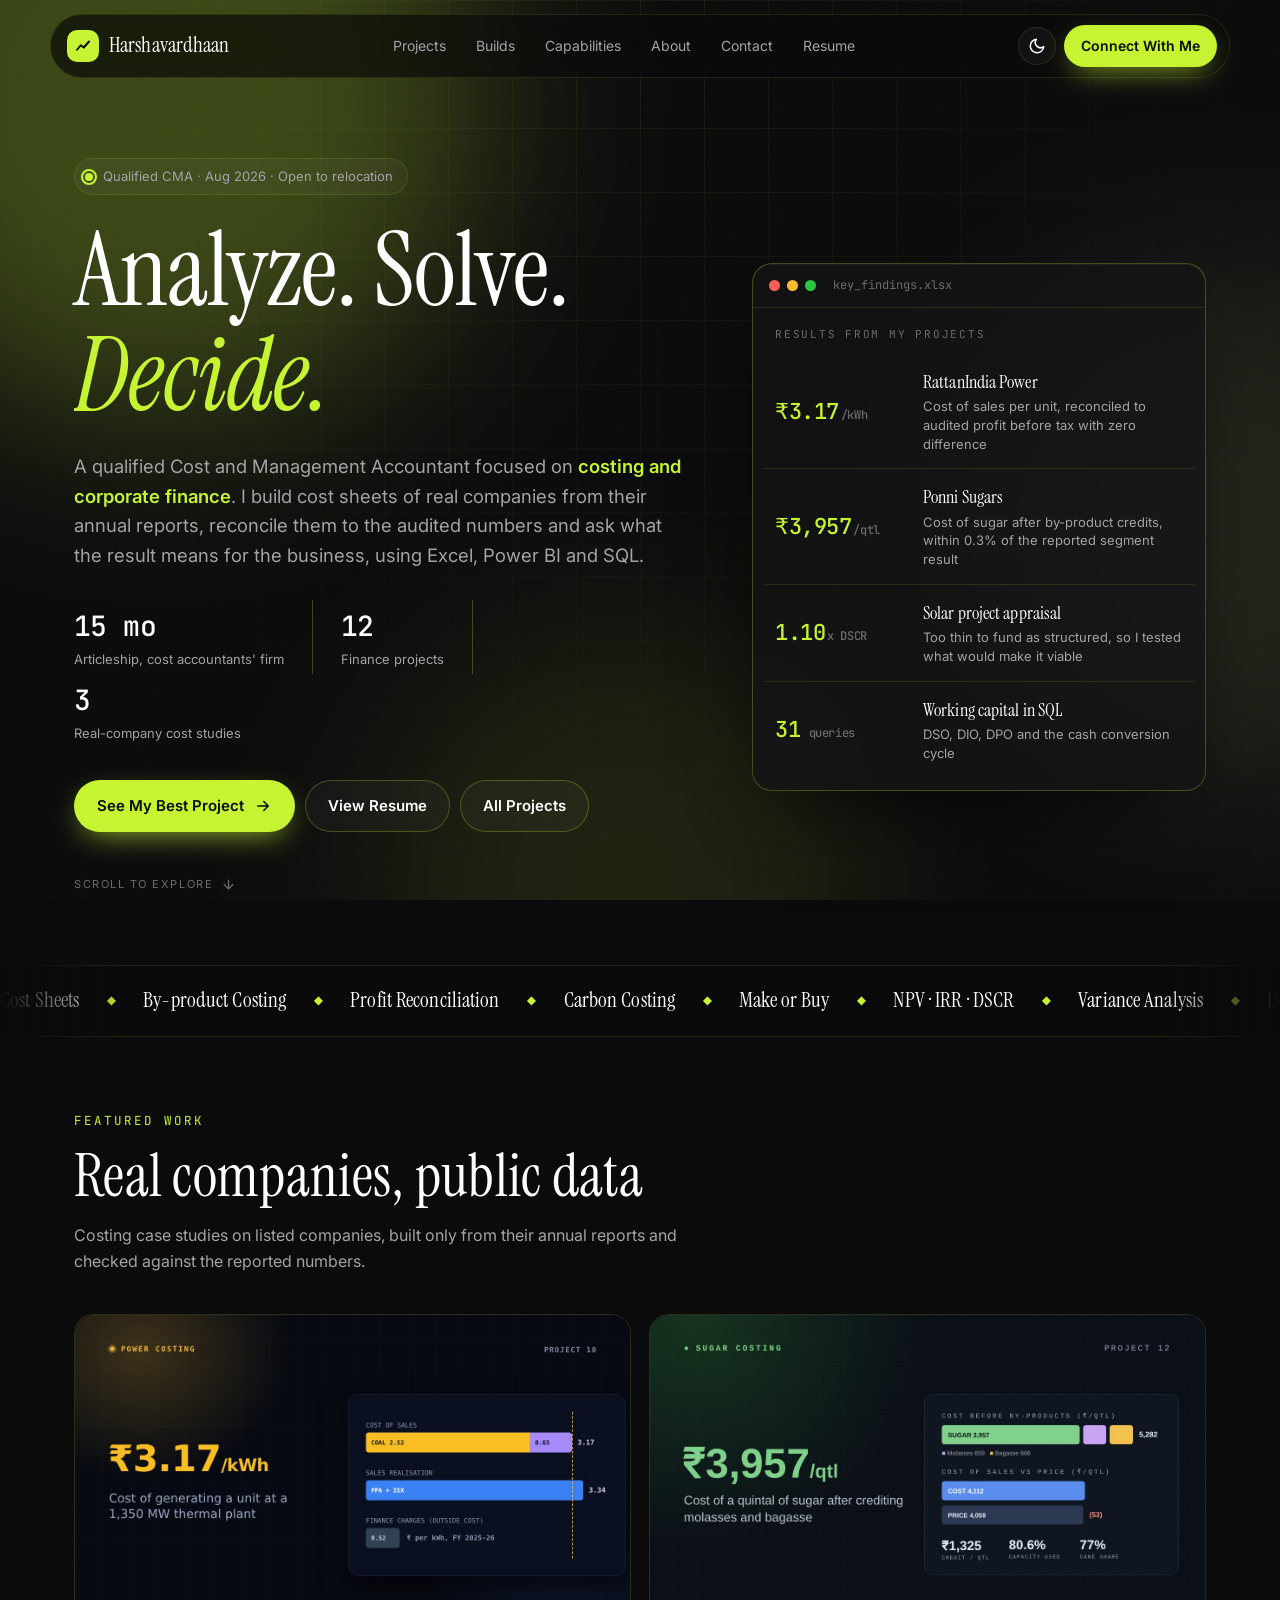
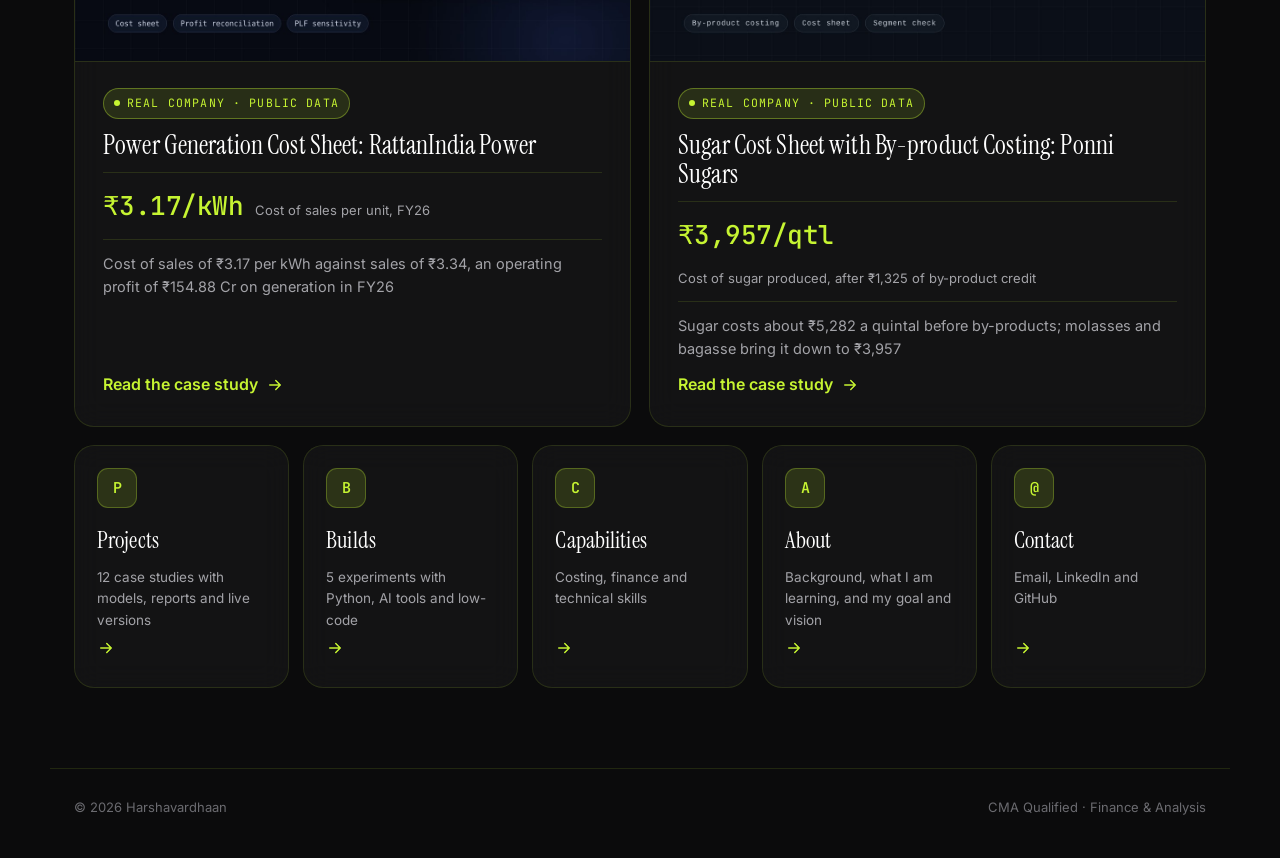
==== commit bd067fec: "Update resume: final version with new summary Co-Authored-By: Claude Opus 5.5 <noreply@anthropic.com" ====
--- a/index.html
+++ b/index.html
@@ -331,12 +331,12 @@
       <div class="modal-bar">
         <span class="mono">Harshavardhaan_Resume.pdf</span>
         <div>
-          <a class="btn btn-ghost btn-sm" href="assets/resume/Harshavardhaan_Resume.pdf?v=17" target="_blank" rel="noopener">Open ↗</a>
-          <a class="btn btn-primary btn-sm" href="assets/resume/Harshavardhaan_Resume.pdf?v=17" download>Download</a>
+          <a class="btn btn-ghost btn-sm" href="assets/resume/Harshavardhaan_Resume.pdf?v=18" target="_blank" rel="noopener">Open ↗</a>
+          <a class="btn btn-primary btn-sm" href="assets/resume/Harshavardhaan_Resume.pdf?v=18" download>Download</a>
           <button class="icon-btn modal-close" type="button" aria-label="Close">×</button>
         </div>
       </div>
-      <iframe data-src="assets/resume/Harshavardhaan_Resume.pdf?v=17" title="Harshavardhaan Resume"></iframe>
+      <iframe data-src="assets/resume/Harshavardhaan_Resume.pdf?v=18" title="Harshavardhaan Resume"></iframe>
     </div>
   </div>
 
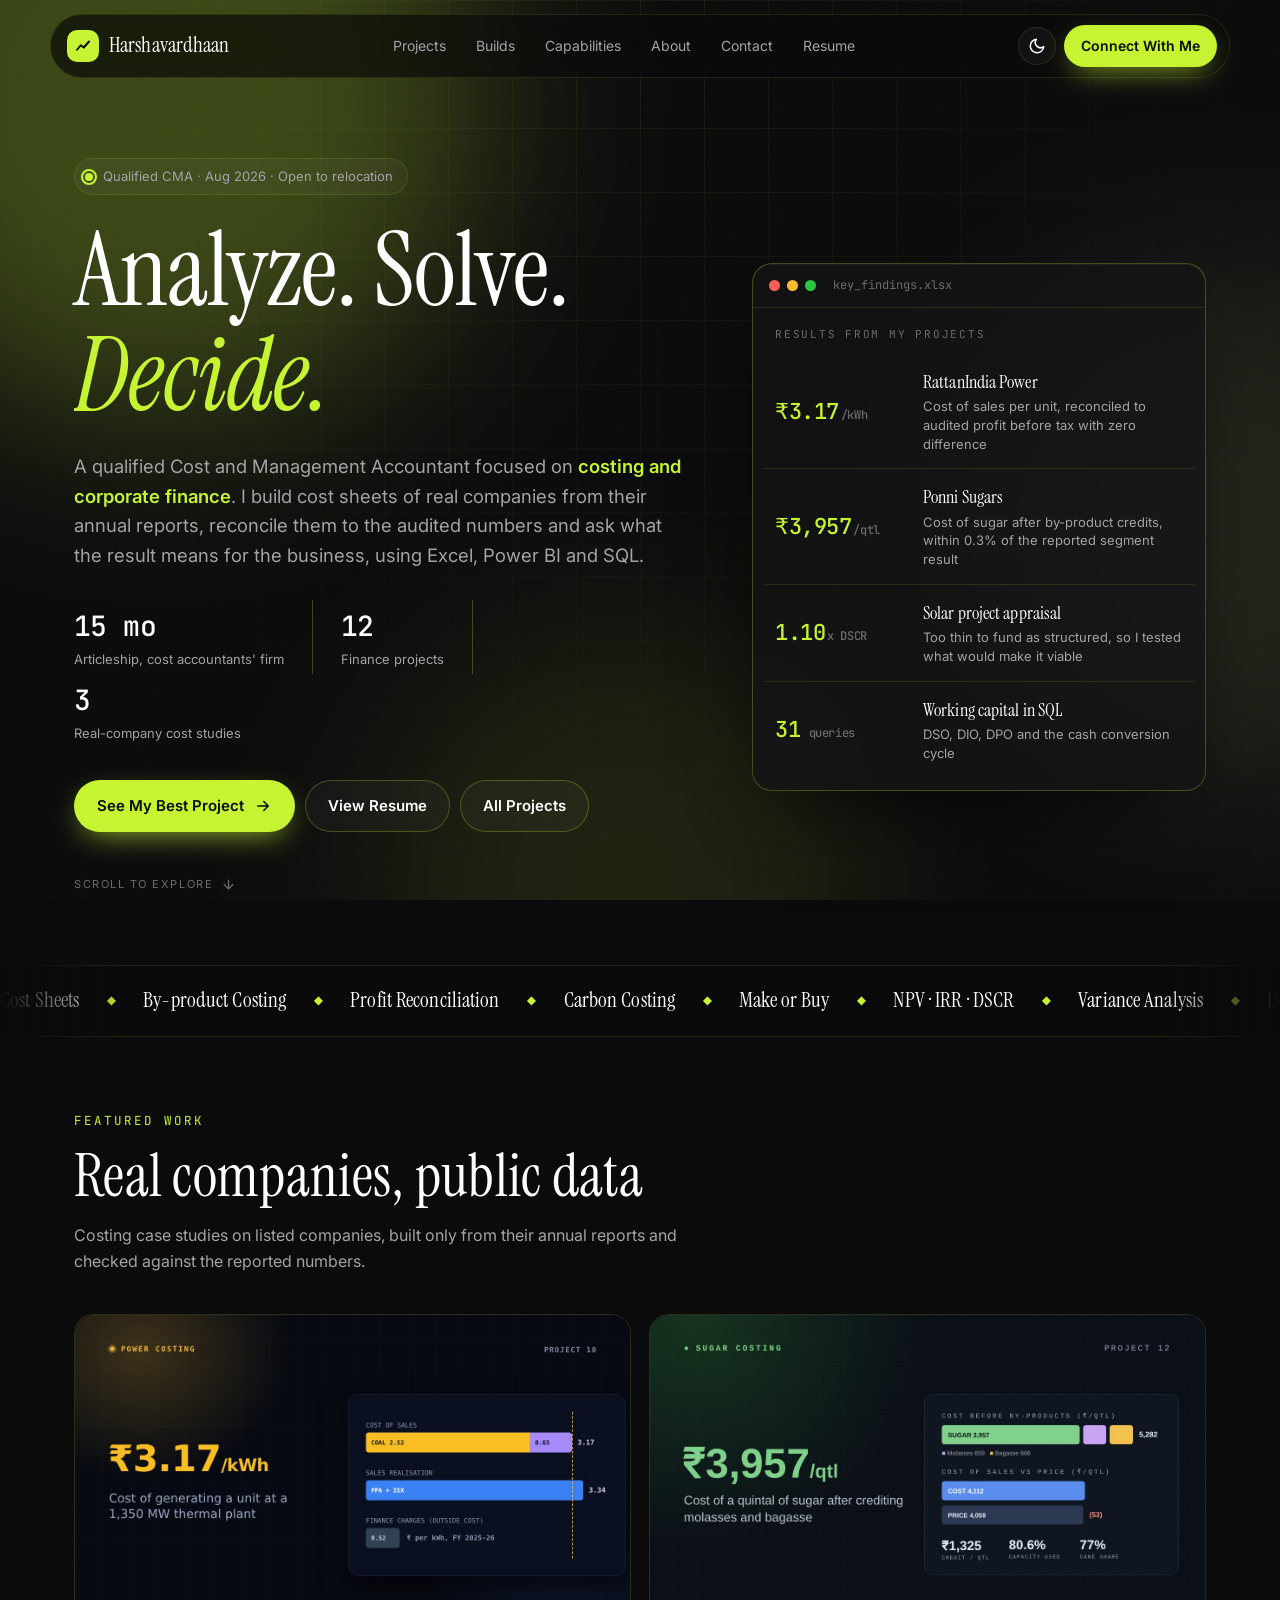
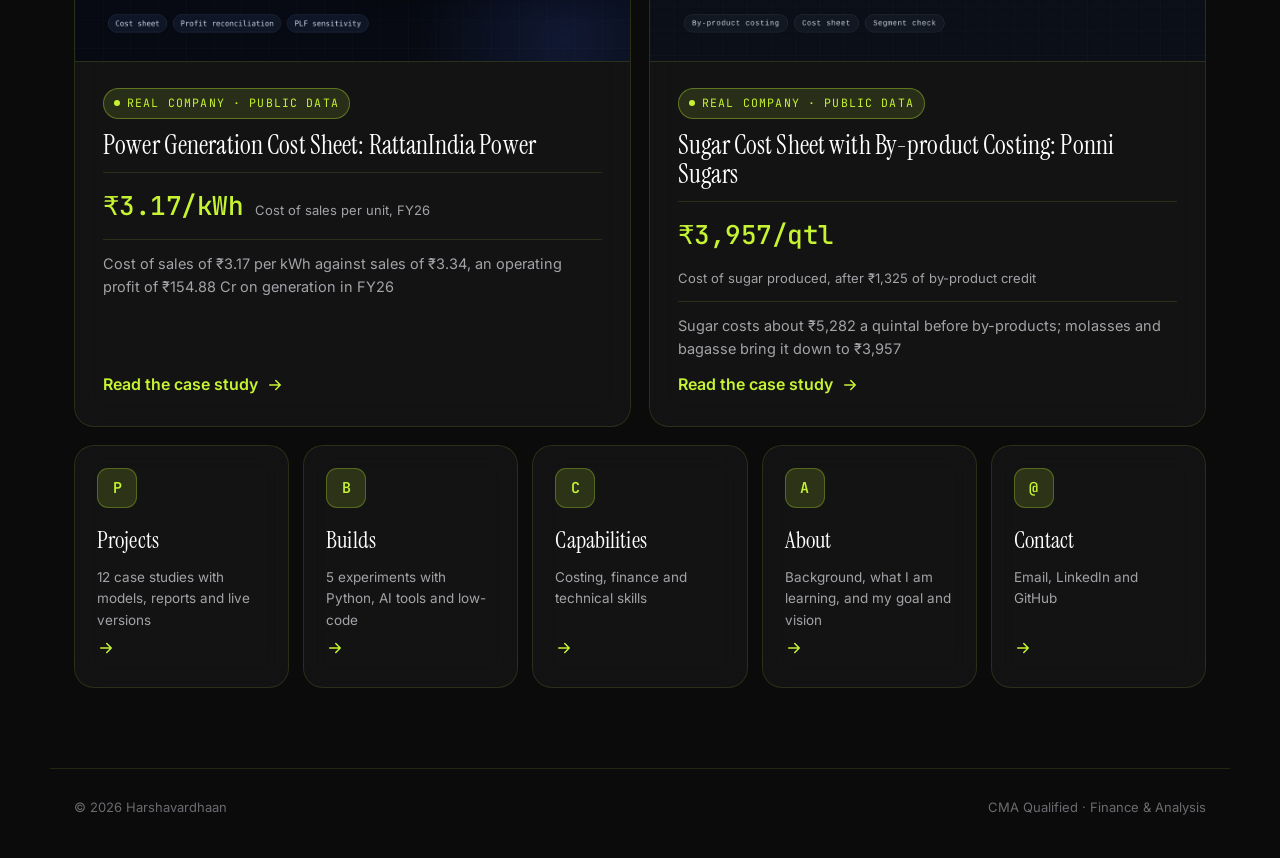
==== commit ee5ea046: "Update resume: wording polish and clean file details Co-Authored-By: Claude Opus 5.5 <noreply@anthro" ====
--- a/index.html
+++ b/index.html
@@ -331,12 +331,12 @@
       <div class="modal-bar">
         <span class="mono">Harshavardhaan_Resume.pdf</span>
         <div>
-          <a class="btn btn-ghost btn-sm" href="assets/resume/Harshavardhaan_Resume.pdf?v=18" target="_blank" rel="noopener">Open ↗</a>
-          <a class="btn btn-primary btn-sm" href="assets/resume/Harshavardhaan_Resume.pdf?v=18" download>Download</a>
+          <a class="btn btn-ghost btn-sm" href="assets/resume/Harshavardhaan_Resume.pdf?v=19" target="_blank" rel="noopener">Open ↗</a>
+          <a class="btn btn-primary btn-sm" href="assets/resume/Harshavardhaan_Resume.pdf?v=19" download>Download</a>
           <button class="icon-btn modal-close" type="button" aria-label="Close">×</button>
         </div>
       </div>
-      <iframe data-src="assets/resume/Harshavardhaan_Resume.pdf?v=18" title="Harshavardhaan Resume"></iframe>
+      <iframe data-src="assets/resume/Harshavardhaan_Resume.pdf?v=19" title="Harshavardhaan Resume"></iframe>
     </div>
   </div>
 
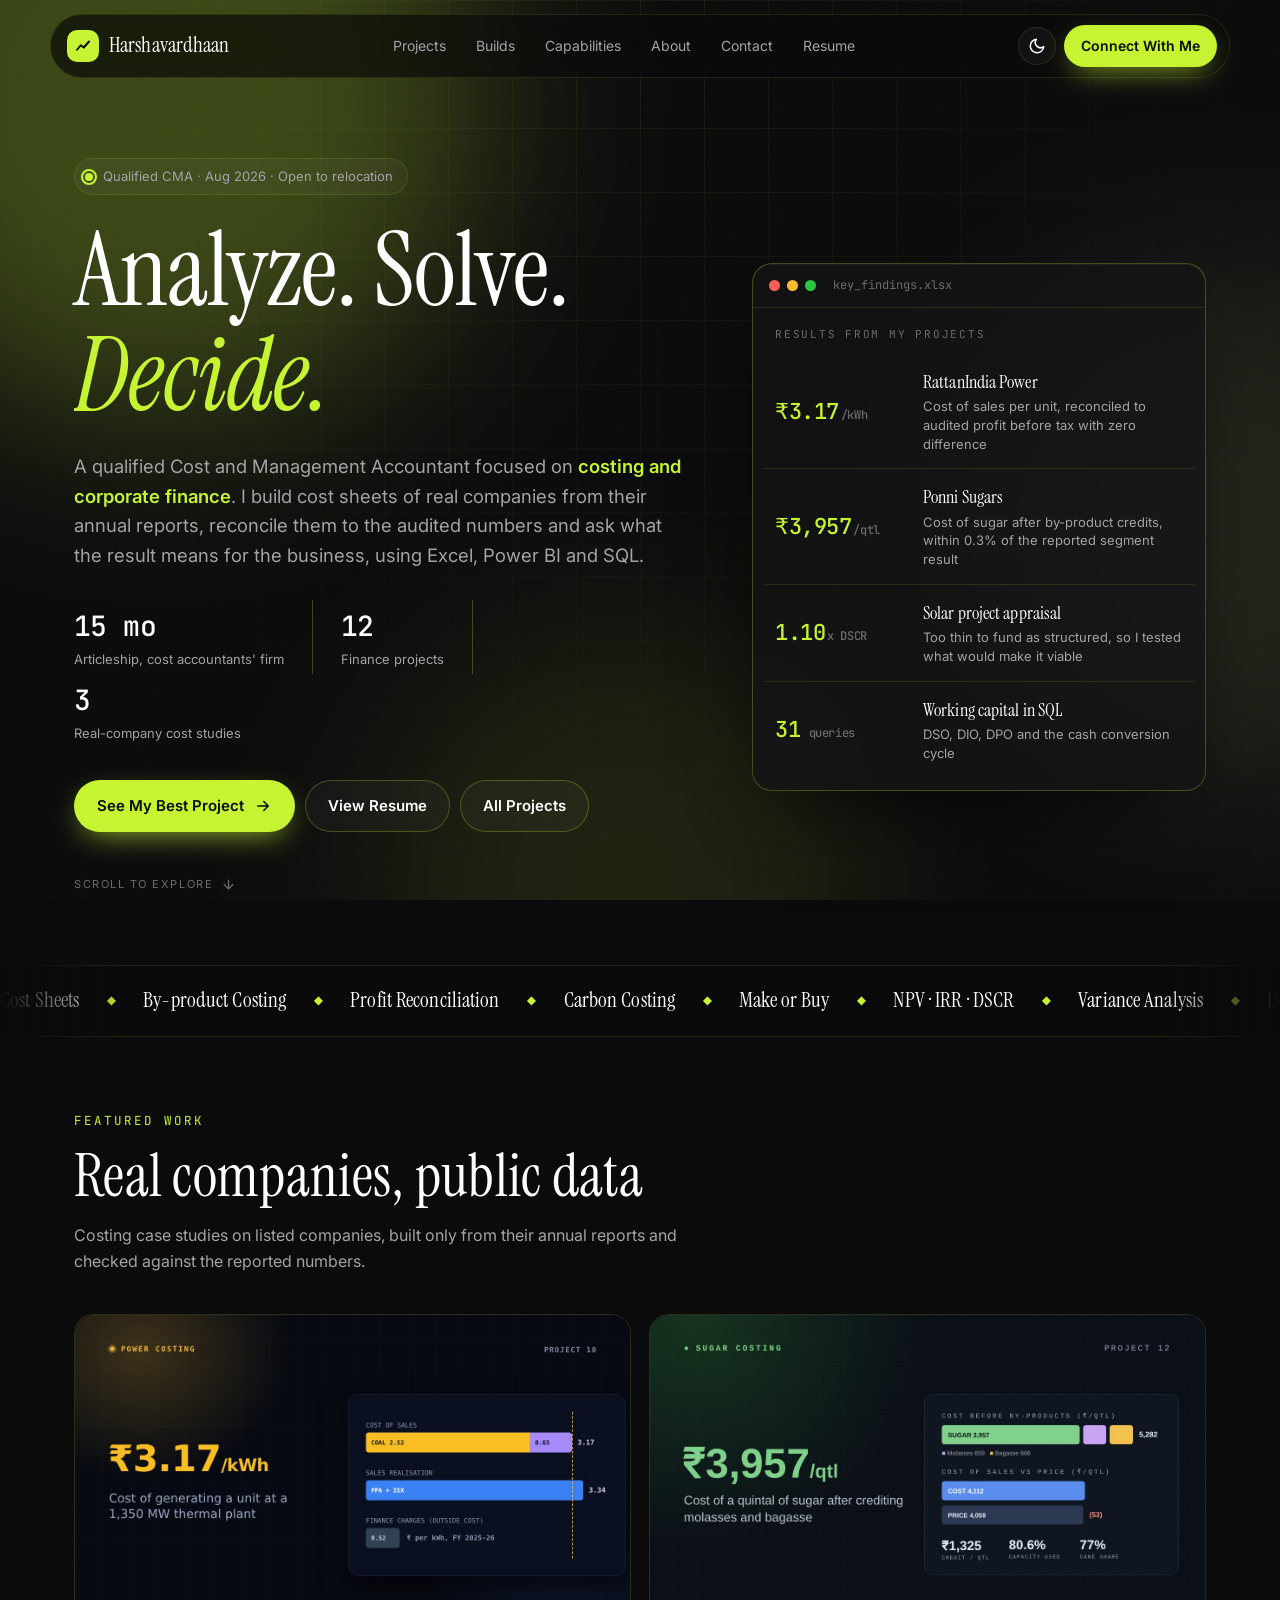
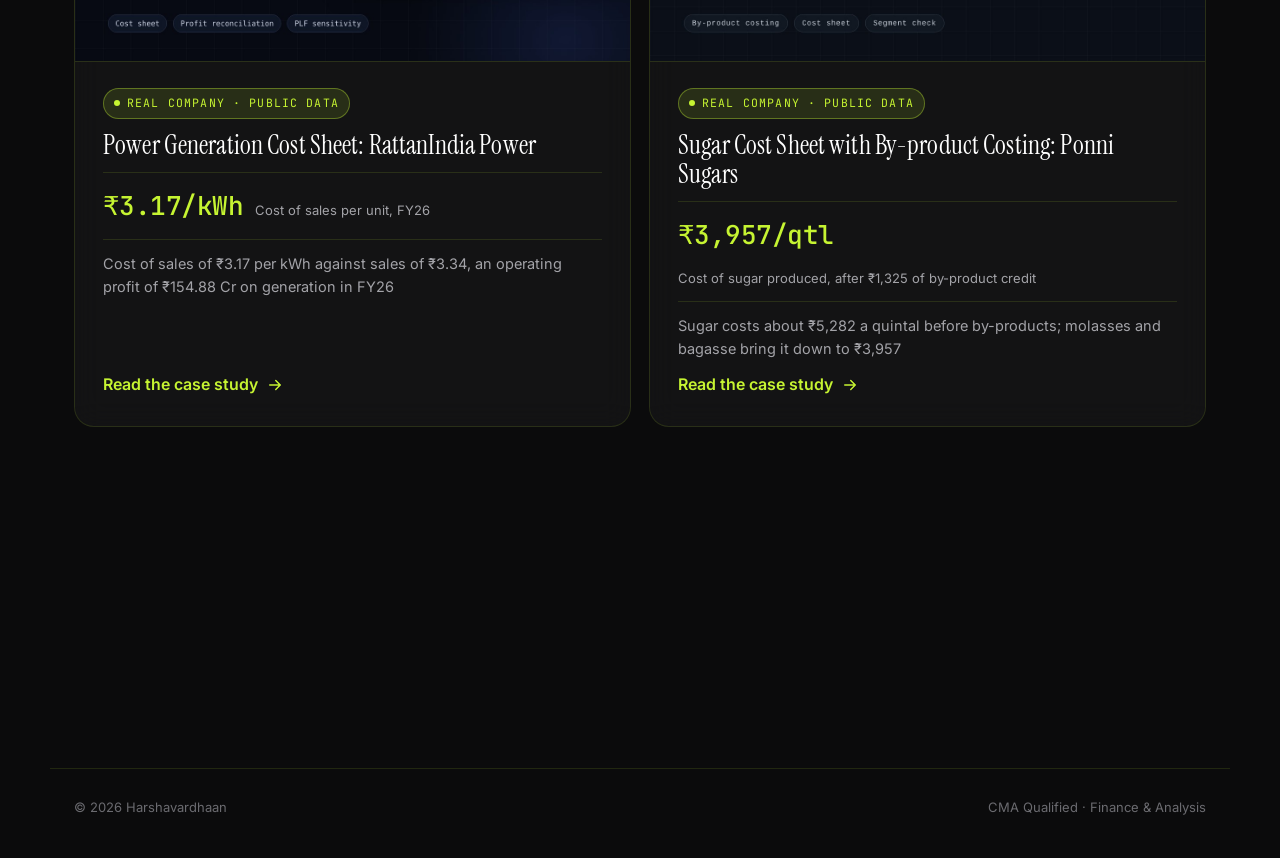
==== commit 0da22b95: "Rename development break to CMA Final Preparation and Independent Work Co-Authored-By: Claude Opus 5" ====
--- a/index.html
+++ b/index.html
@@ -230,7 +230,7 @@
         </div>
         <div class="exp card reveal">
           <span class="exp-date mono">Jun 2025 — Present</span>
-          <h3>Professional Development Break</h3>
+          <h3>CMA Final Preparation and Independent Work</h3>
           <p>Cleared CMA Final (Aug 2026), built the case studies on this site, and e-filed income tax returns for 17 clients as a freelancer with TaxBuddy in the 2025 season.</p>
         </div>
         <div class="exp card reveal">
@@ -331,12 +331,12 @@
       <div class="modal-bar">
         <span class="mono">Harshavardhaan_Resume.pdf</span>
         <div>
-          <a class="btn btn-ghost btn-sm" href="assets/resume/Harshavardhaan_Resume.pdf?v=19" target="_blank" rel="noopener">Open ↗</a>
-          <a class="btn btn-primary btn-sm" href="assets/resume/Harshavardhaan_Resume.pdf?v=19" download>Download</a>
+          <a class="btn btn-ghost btn-sm" href="assets/resume/Harshavardhaan_Resume.pdf?v=22" target="_blank" rel="noopener">Open ↗</a>
+          <a class="btn btn-primary btn-sm" href="assets/resume/Harshavardhaan_Resume.pdf?v=22" download>Download</a>
           <button class="icon-btn modal-close" type="button" aria-label="Close">×</button>
         </div>
       </div>
-      <iframe data-src="assets/resume/Harshavardhaan_Resume.pdf?v=19" title="Harshavardhaan Resume"></iframe>
+      <iframe data-src="assets/resume/Harshavardhaan_Resume.pdf?v=22" title="Harshavardhaan Resume"></iframe>
     </div>
   </div>
 
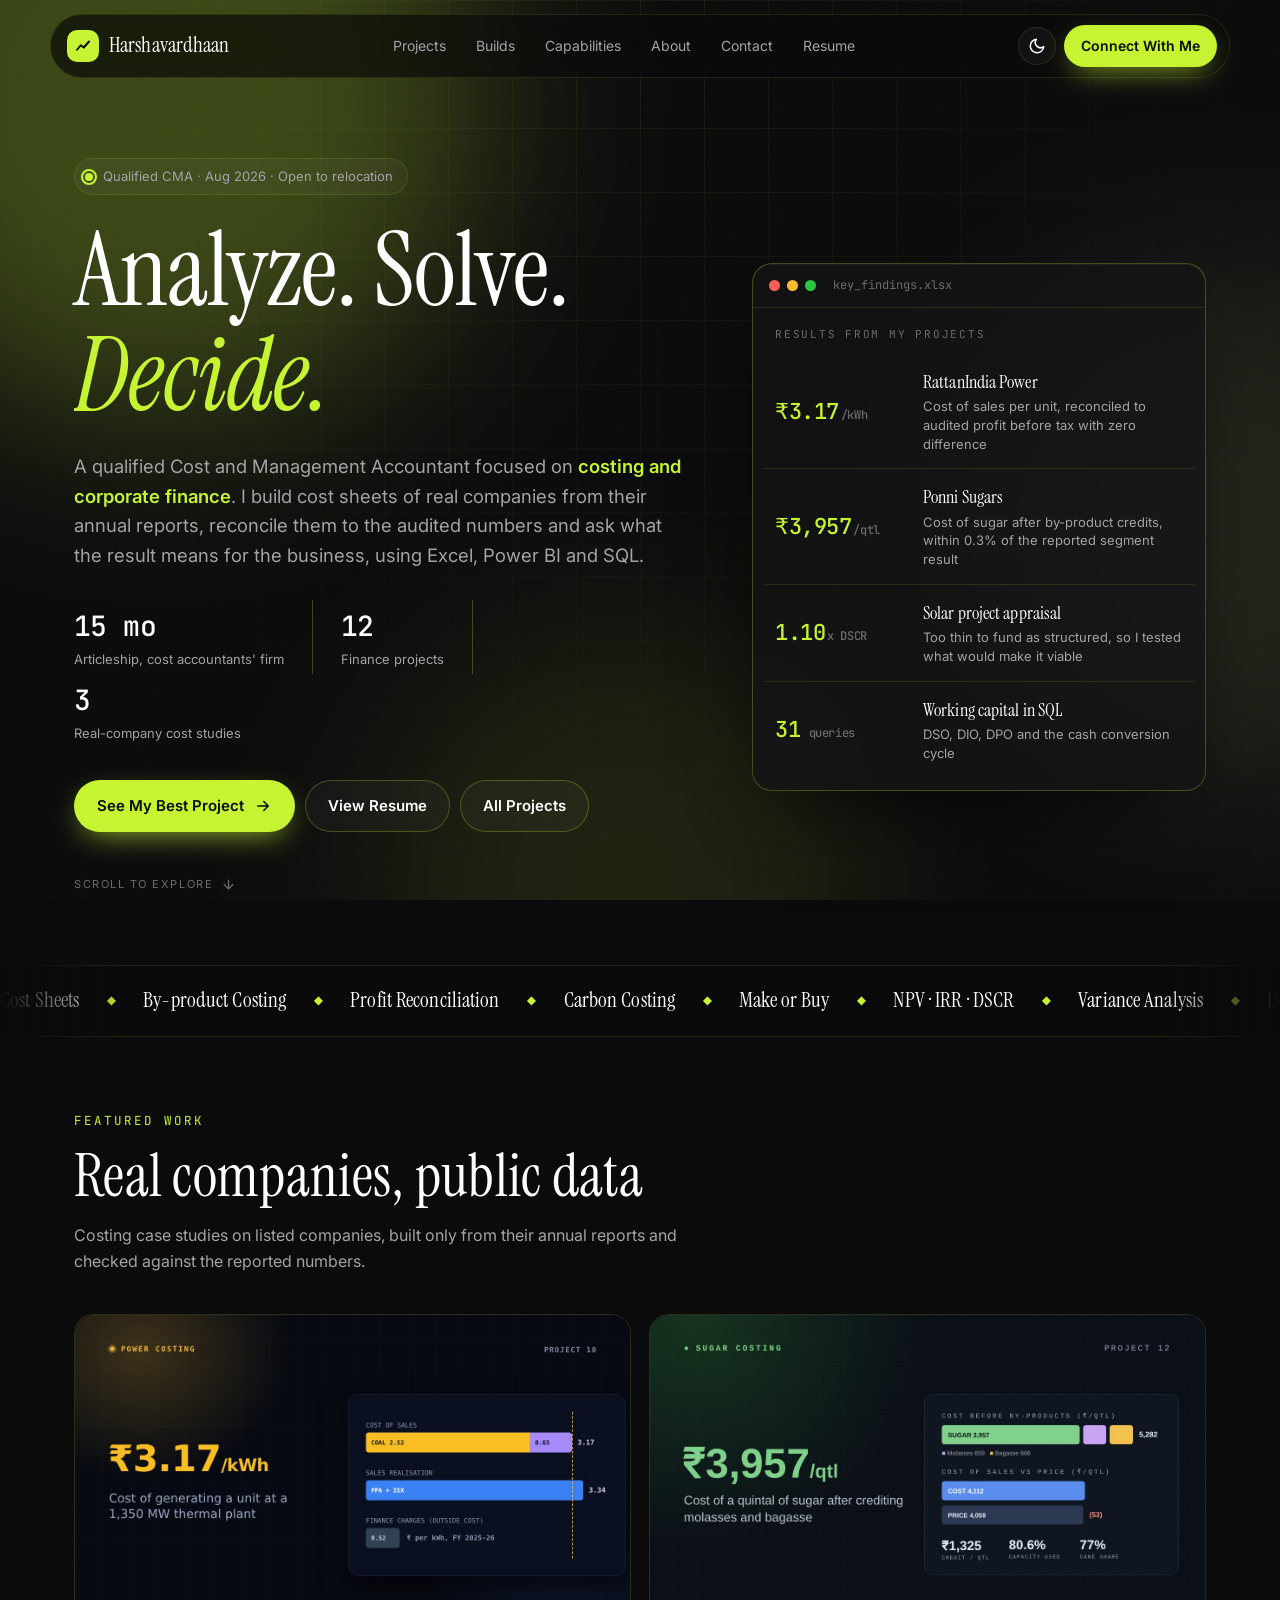
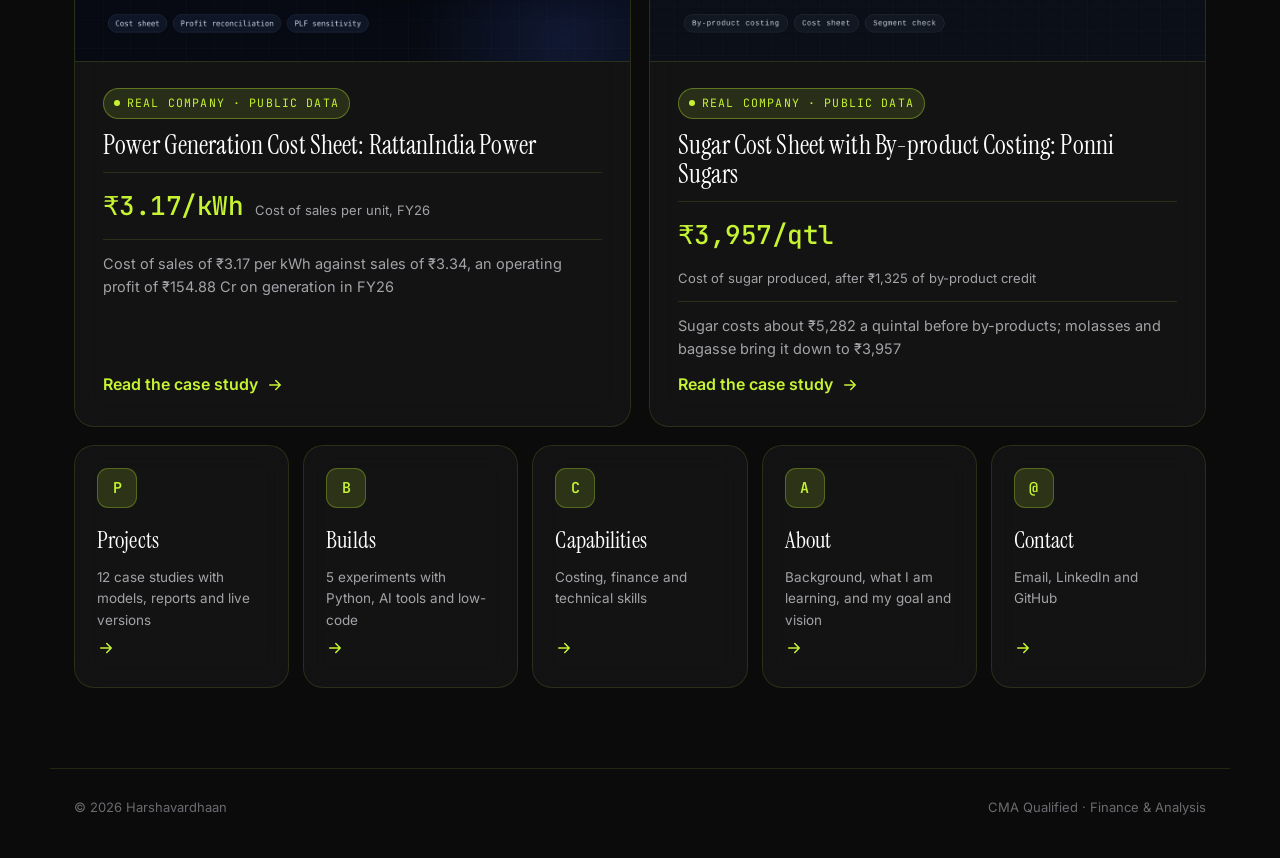
==== commit 13cababe: "Update resume: section titles and advanced finance Co-Authored-By: Claude Opus 5.5 <noreply@anthropi" ====
--- a/index.html
+++ b/index.html
@@ -331,12 +331,12 @@
       <div class="modal-bar">
         <span class="mono">Harshavardhaan_Resume.pdf</span>
         <div>
-          <a class="btn btn-ghost btn-sm" href="assets/resume/Harshavardhaan_Resume.pdf?v=22" target="_blank" rel="noopener">Open ↗</a>
-          <a class="btn btn-primary btn-sm" href="assets/resume/Harshavardhaan_Resume.pdf?v=22" download>Download</a>
+          <a class="btn btn-ghost btn-sm" href="assets/resume/Harshavardhaan_Resume.pdf?v=23" target="_blank" rel="noopener">Open ↗</a>
+          <a class="btn btn-primary btn-sm" href="assets/resume/Harshavardhaan_Resume.pdf?v=23" download>Download</a>
           <button class="icon-btn modal-close" type="button" aria-label="Close">×</button>
         </div>
       </div>
-      <iframe data-src="assets/resume/Harshavardhaan_Resume.pdf?v=22" title="Harshavardhaan Resume"></iframe>
+      <iframe data-src="assets/resume/Harshavardhaan_Resume.pdf?v=23" title="Harshavardhaan Resume"></iframe>
     </div>
   </div>
 
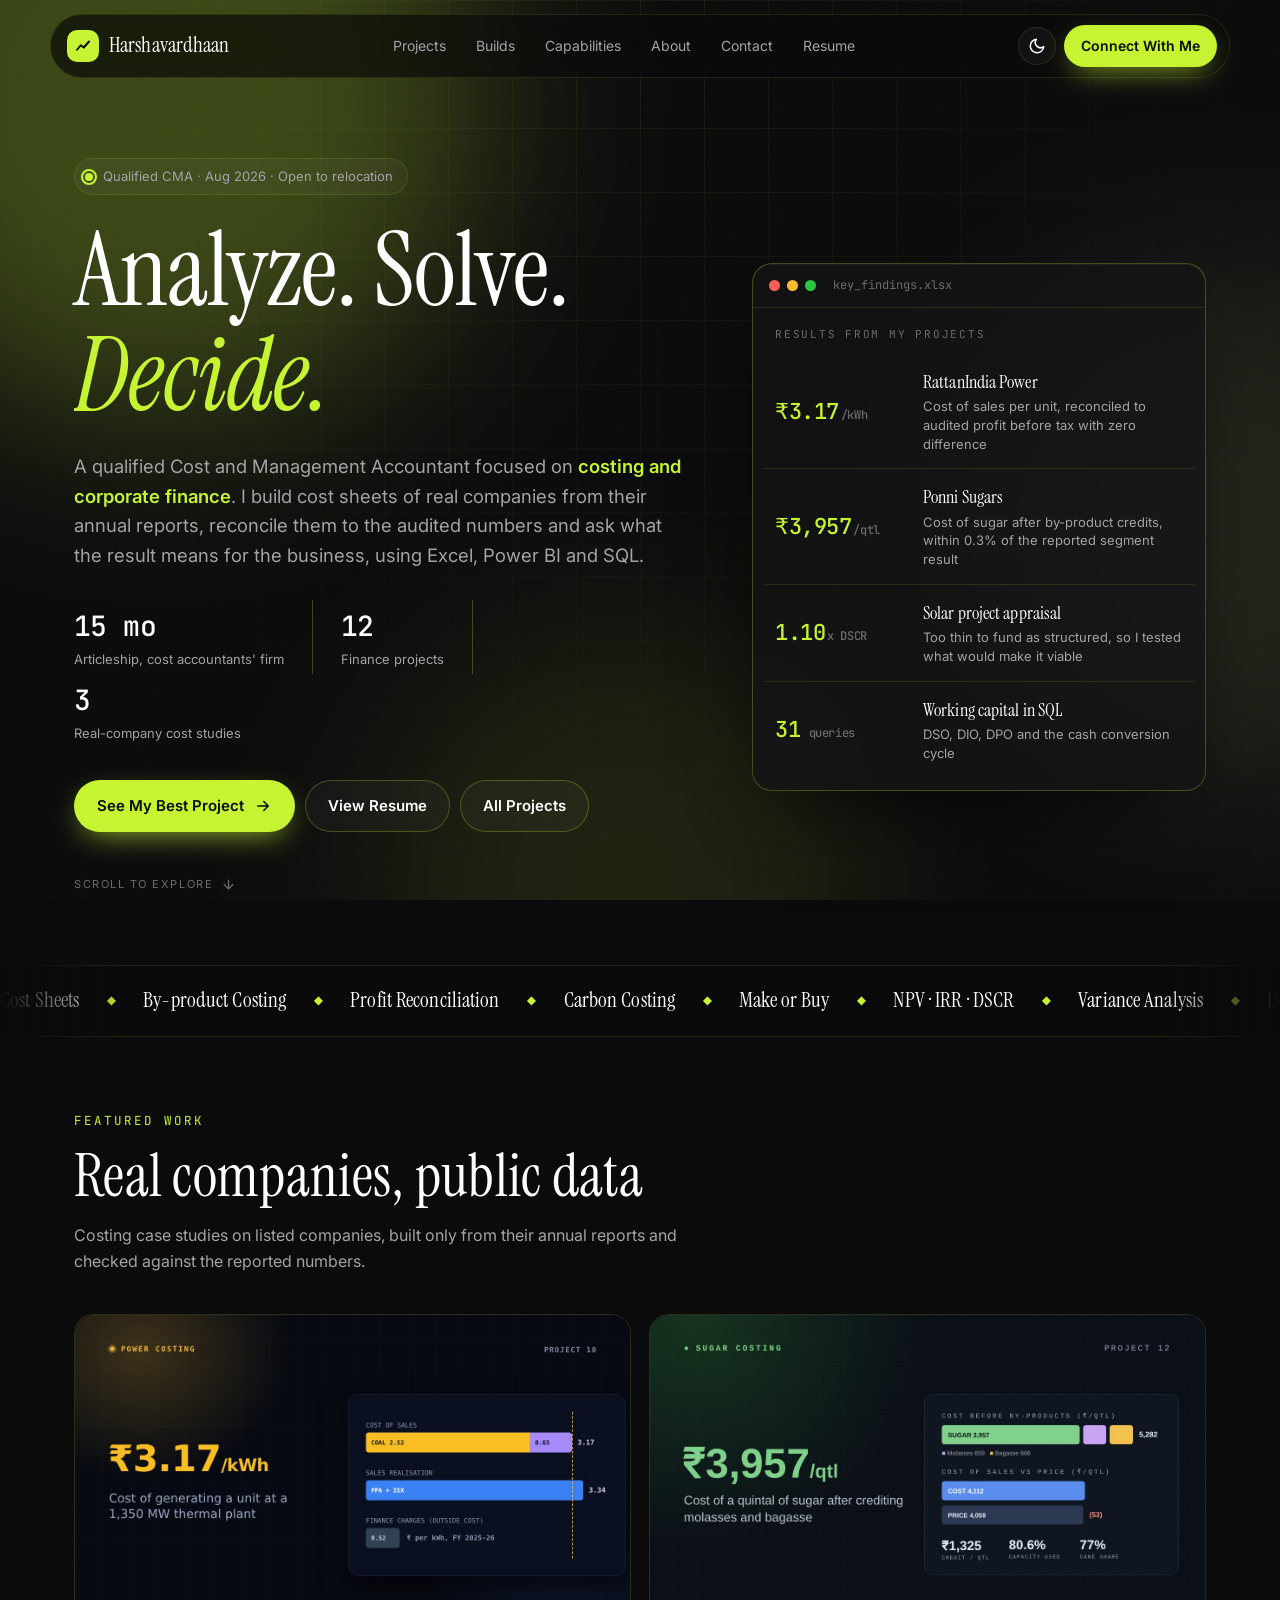
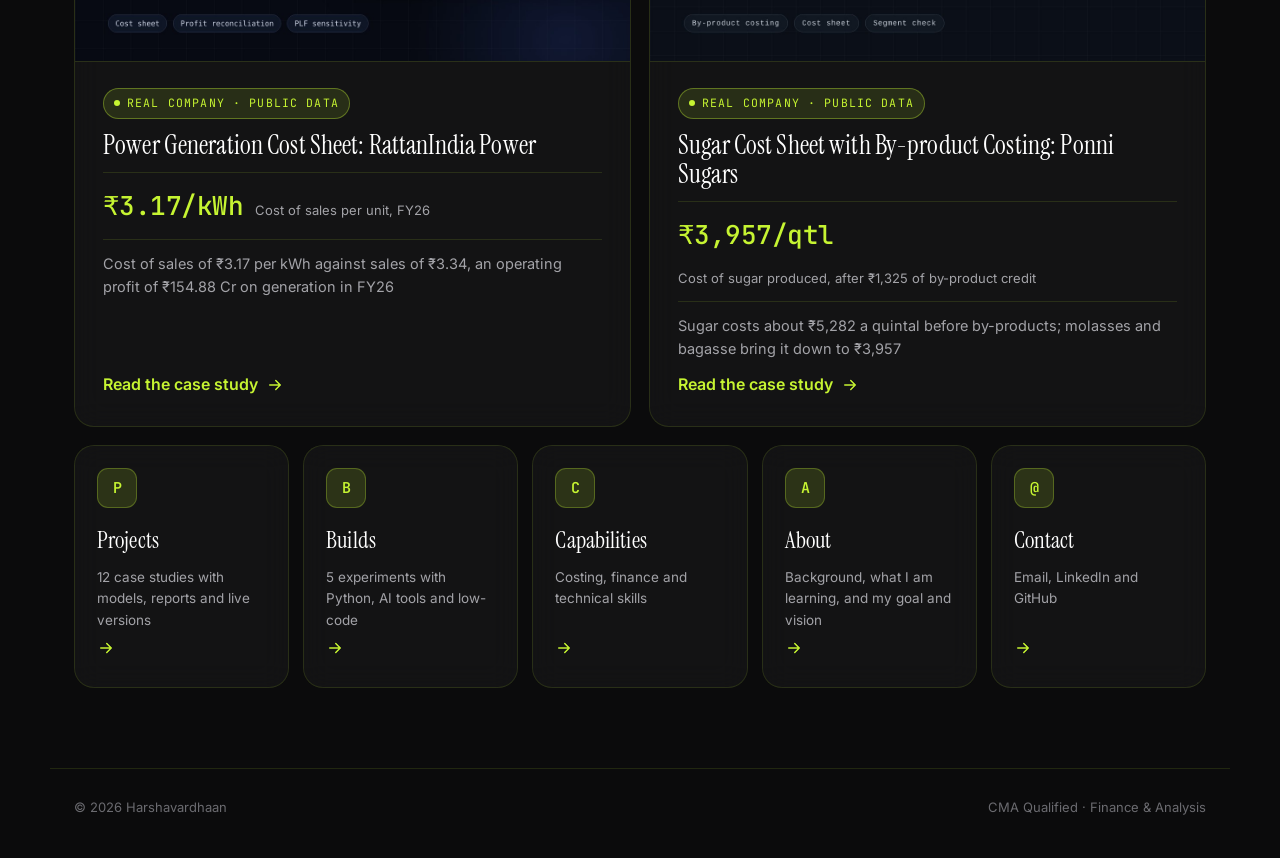
==== commit c858cf1b: "Update resume: reorder learnt skills Co-Authored-By: Claude Opus 5.5 <noreply@anthropic.com> Claude-" ====
--- a/index.html
+++ b/index.html
@@ -331,12 +331,12 @@
       <div class="modal-bar">
         <span class="mono">Harshavardhaan_Resume.pdf</span>
         <div>
-          <a class="btn btn-ghost btn-sm" href="assets/resume/Harshavardhaan_Resume.pdf?v=23" target="_blank" rel="noopener">Open ↗</a>
-          <a class="btn btn-primary btn-sm" href="assets/resume/Harshavardhaan_Resume.pdf?v=23" download>Download</a>
+          <a class="btn btn-ghost btn-sm" href="assets/resume/Harshavardhaan_Resume.pdf?v=24" target="_blank" rel="noopener">Open ↗</a>
+          <a class="btn btn-primary btn-sm" href="assets/resume/Harshavardhaan_Resume.pdf?v=24" download>Download</a>
           <button class="icon-btn modal-close" type="button" aria-label="Close">×</button>
         </div>
       </div>
-      <iframe data-src="assets/resume/Harshavardhaan_Resume.pdf?v=23" title="Harshavardhaan Resume"></iframe>
+      <iframe data-src="assets/resume/Harshavardhaan_Resume.pdf?v=24" title="Harshavardhaan Resume"></iframe>
     </div>
   </div>
 
